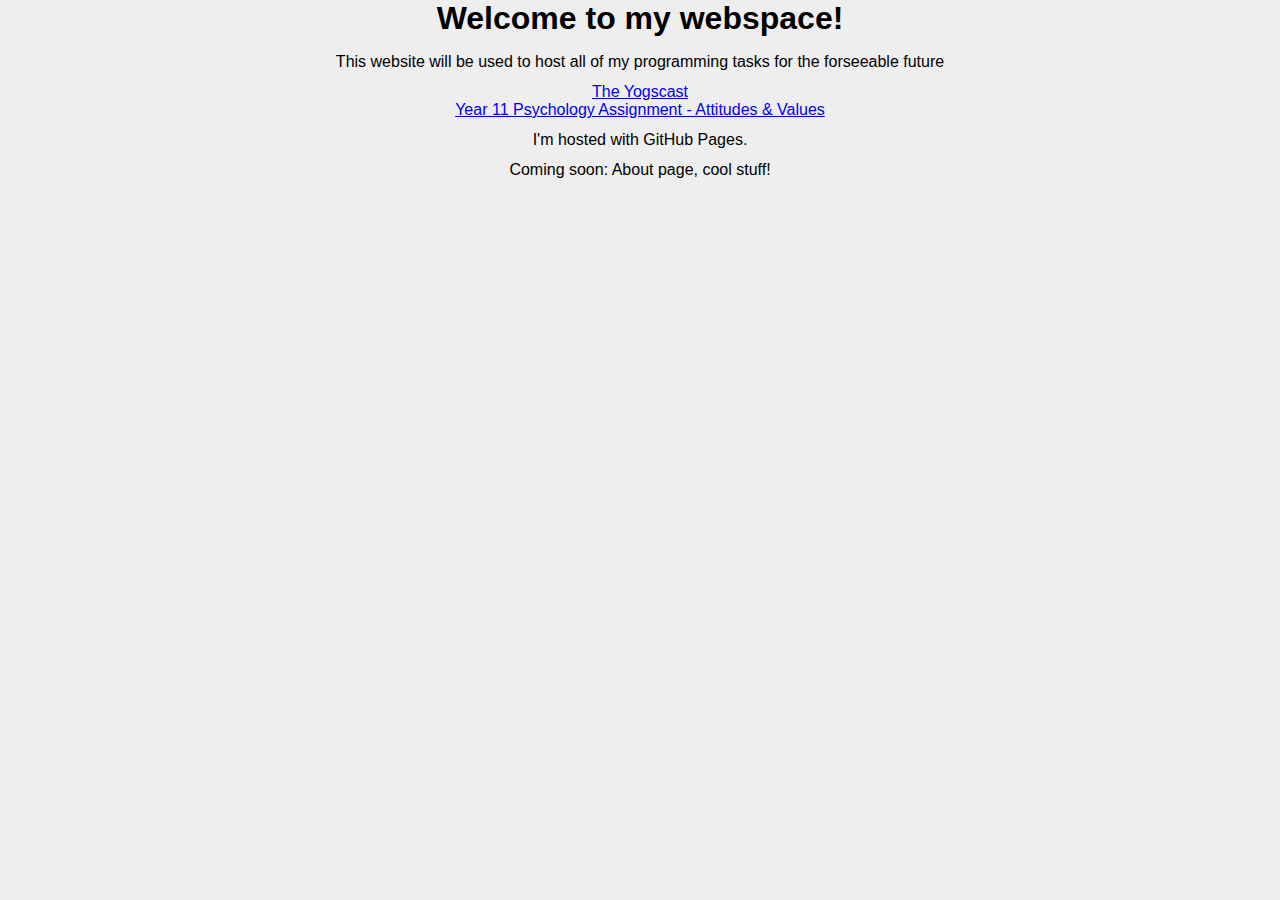
==== index.html @ e233c3de "Corrected structure" ====
<!DOCTYPE html>
<html>
<head>
  <title>Jon-Luke Willemsen</title>
  <meta charset="utf-8">
  <link rel="stylesheet" type="text/css" href="css/style.css">
</head>
<body>
  <h1>Welcome to my webspace!</h1>
<dev>  
	<p>This website will be used to host all of my programming tasks for the forseeable future</p>
  	<ul>
    	<li><a href="/yogscast">The Yogscast</a></li>
    	<li><a href="/attiudesvaluespsychology">
		Year 11 Psychology Assignment - Attitudes &amp; Values</a></li>
  	</ul>
  	<p>I'm hosted with GitHub Pages.</p>                                          
  	<p>Coming soon: About page, cool stuff!</p>
</dev>
</body>
</html>
---- css/style.css ----
* { 
	margin:0;
	padding:0;
	border:0; 
}
body {
	text-align:center;
	font-family:"Open Sans","Calibri",sans-serif;
	background:#eee;
}
h1 {
	margin-bottom:16px;
}
p {
	margin-bottom:12px;
}
ul {
	margin-bottom:12px;
	list-style-type:none;
}
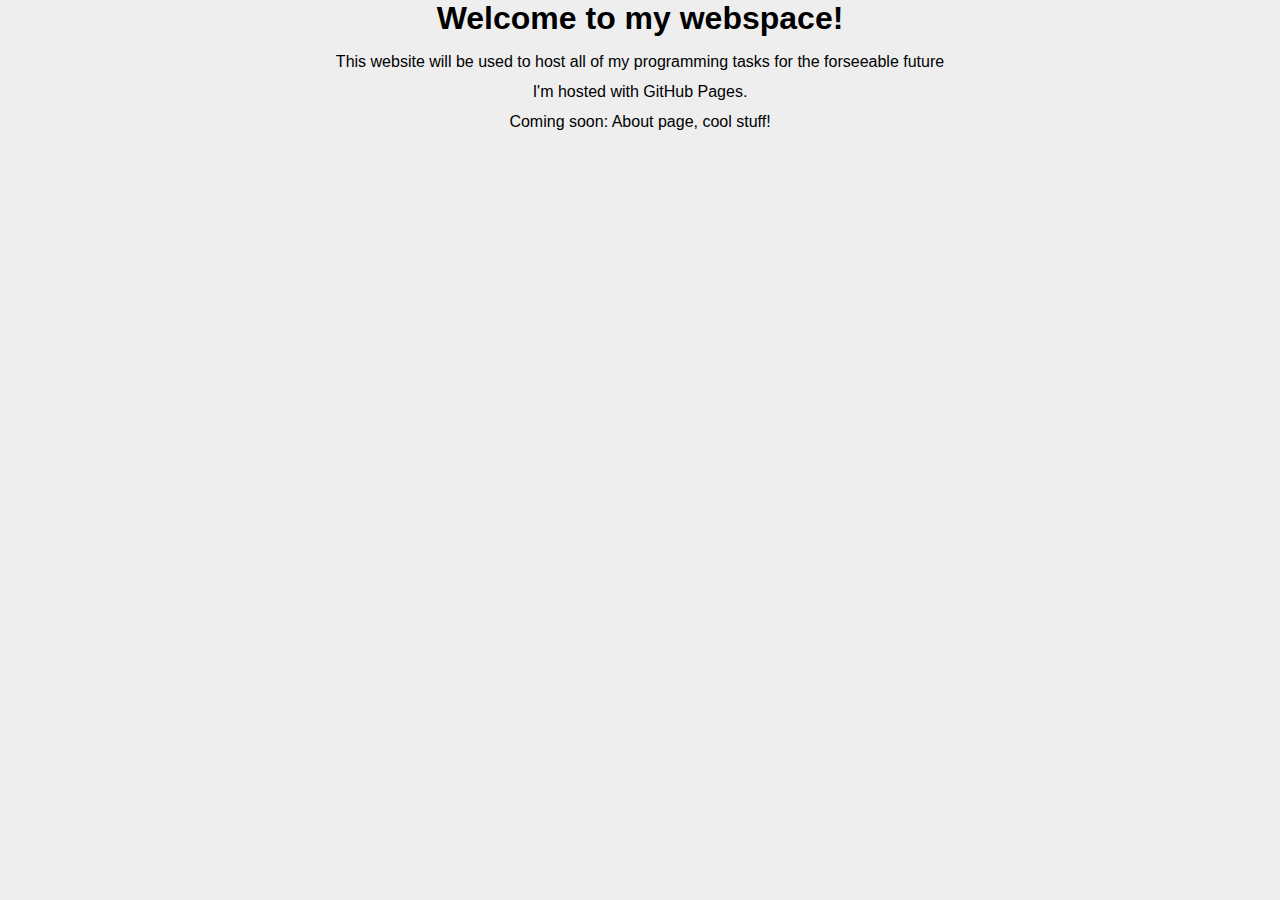
==== commit 6250e112: "Removed links to my other webpages" ====
--- a/index.html
+++ b/index.html
@@ -10,9 +10,8 @@
 <dev>  
 	<p>This website will be used to host all of my programming tasks for the forseeable future</p>
   	<ul>
-    	<li><a href="/yogscast">The Yogscast</a></li>
-    	<li><a href="/attiudesvaluespsychology">
-		Year 11 Psychology Assignment - Attitudes &amp; Values</a></li>
+    	<li></li>
+    	<li></li>
   	</ul>
   	<p>I'm hosted with GitHub Pages.</p>                                          
   	<p>Coming soon: About page, cool stuff!</p>
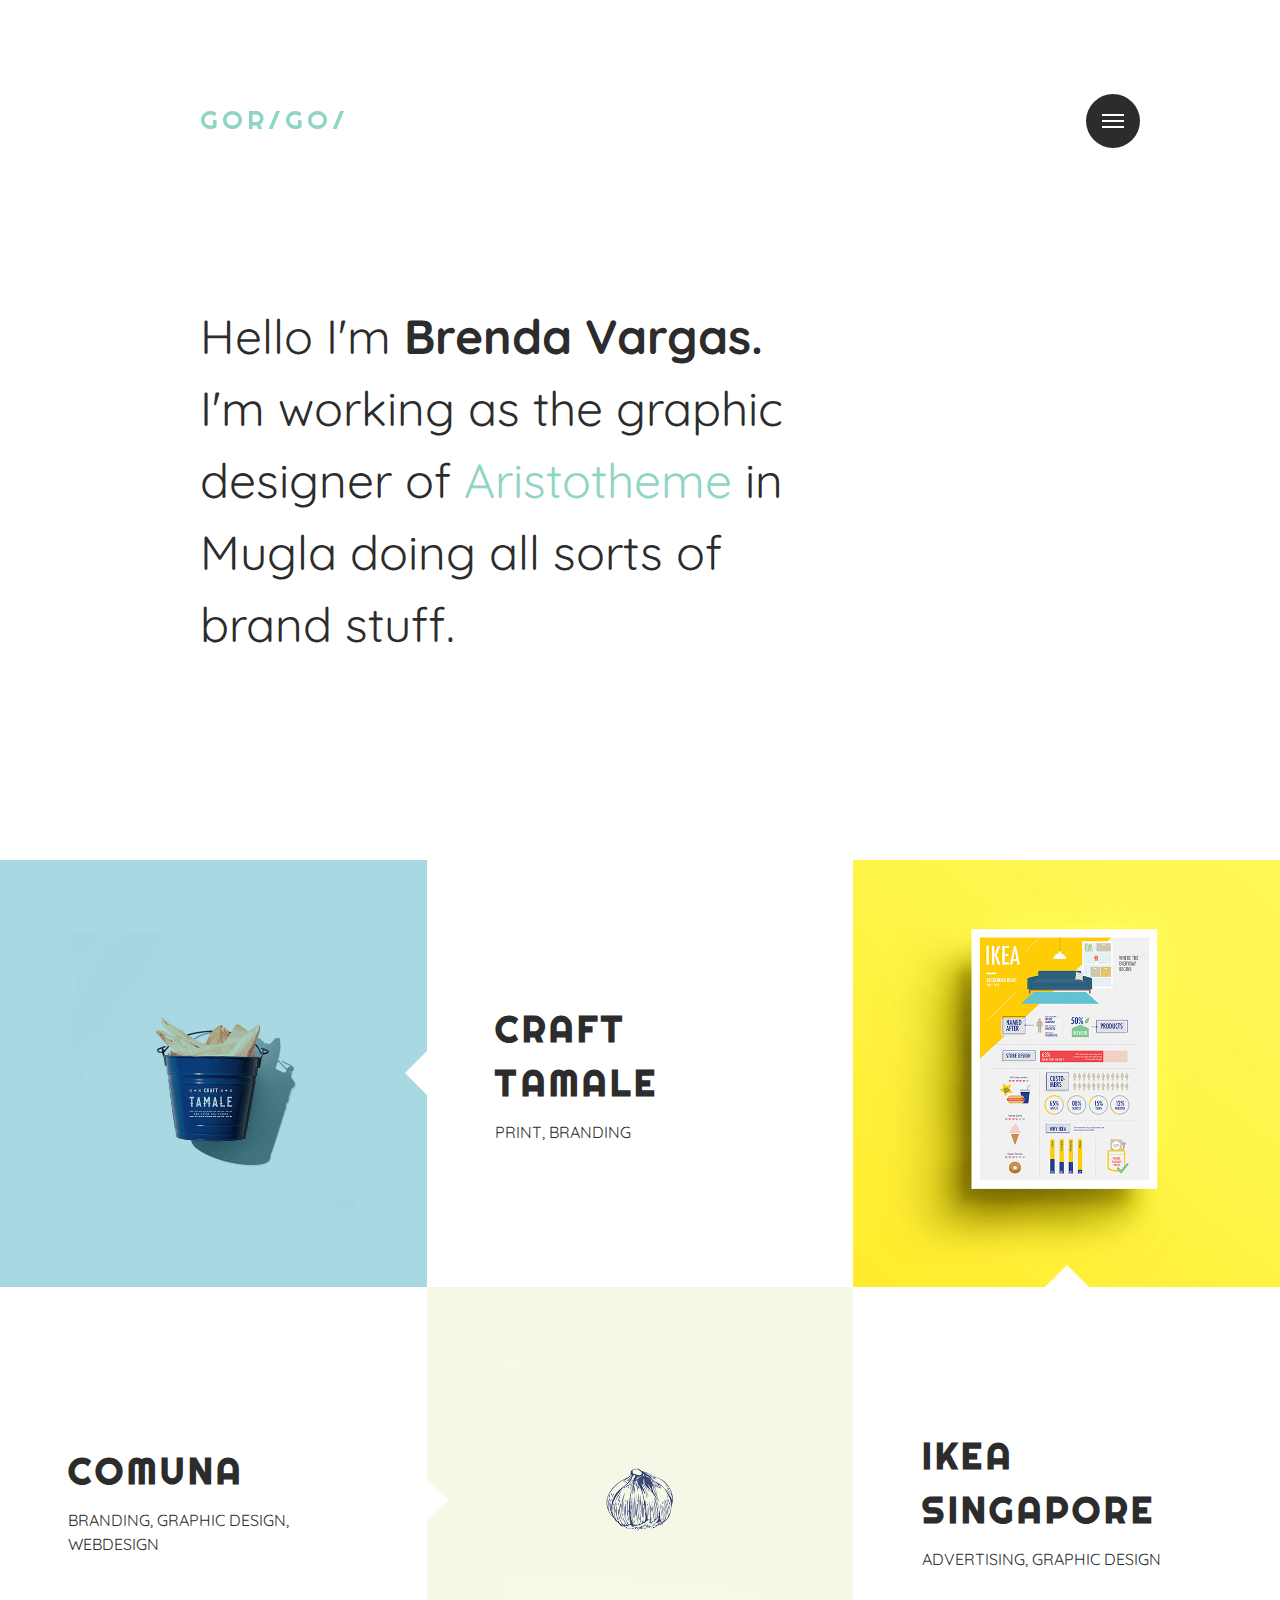
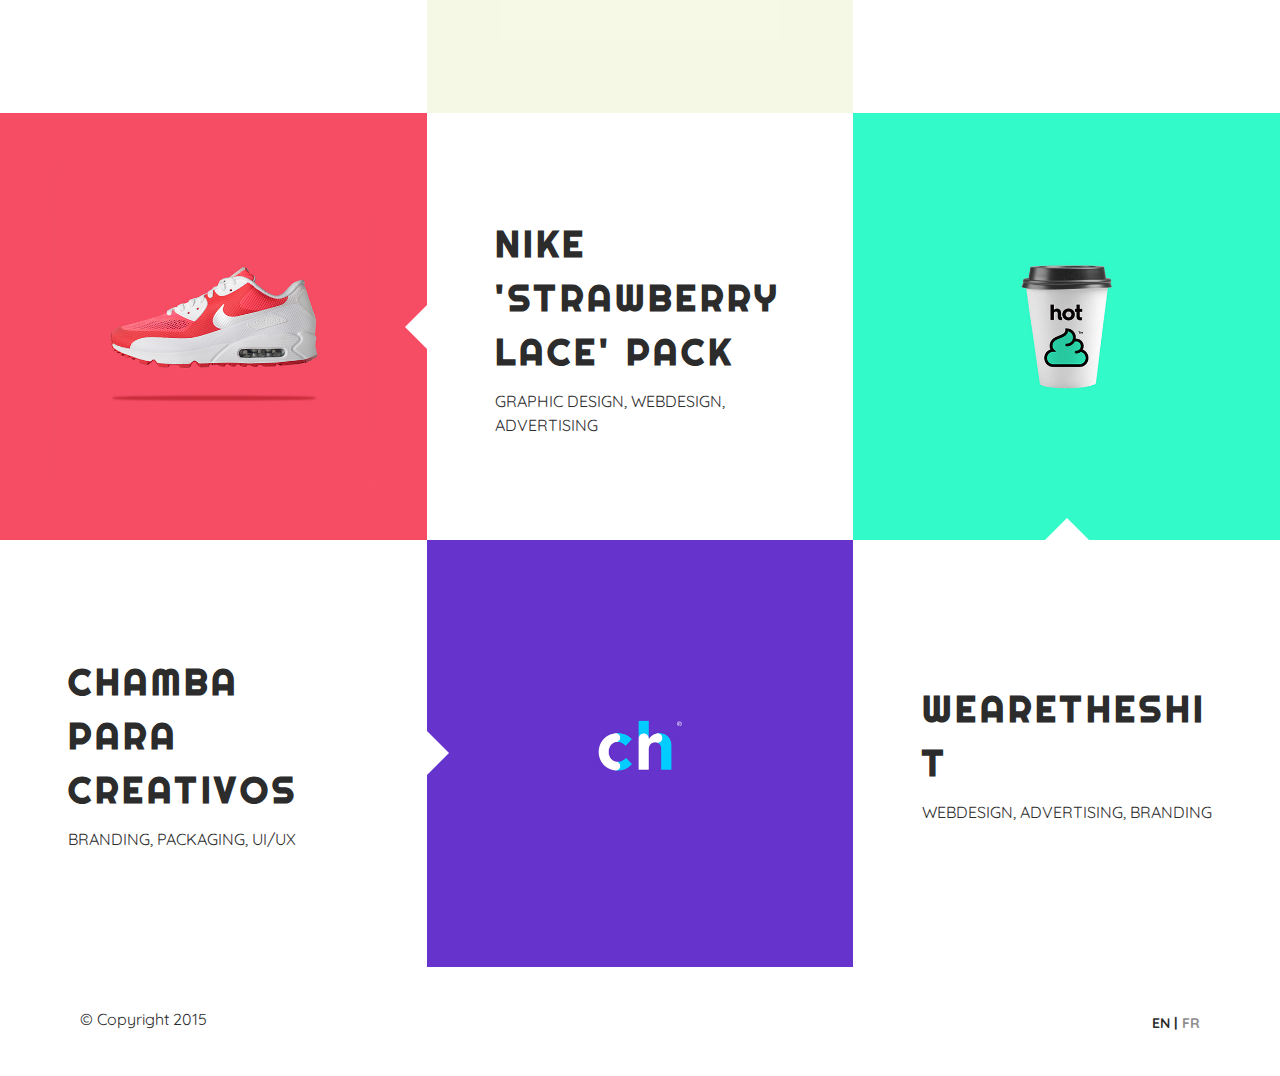
==== commit 1c9946c7: "Added Template" ====
--- a/index.html
+++ b/index.html
@@ -1,20 +1,295 @@
 <!DOCTYPE html>
-<html>
+<html lang="en" class="no-js">
 <head>
-  <title>Jon-Luke Willemsen</title>
-  <meta charset="utf-8">
-  <link rel="stylesheet" type="text/css" href="css/style.css">
+<meta http-equiv="Content-Type" content="text/html; charset=utf-8" >
+    <meta charset="utf-8" />
+    <meta name="viewport" content="width=device-width" />
+    <meta http-equiv="x-ua-compatible" content="ie=edge">
+    <title>GOR/GO/</title>
+ 
+    <link rel="stylesheet" href="style.css" media="screen" />
+   
+
+    <link href='http://fonts.googleapis.com/css?family=Righteous&subset=latin,latin-ext' rel='stylesheet' type='text/css'>
+    <link href='http://fonts.googleapis.com/css?family=Quicksand:300,400,700' rel='stylesheet' type='text/css'>
+
+     <script src="scripts/modernizr.js"></script>
+
 </head>
+
 <body>
-  <h1>Welcome to my webspace!</h1>
-<dev>  
-	<p>This website will be used to host all of my programming tasks for the forseeable future</p>
-  	<ul>
-    	<li></li>
-    	<li></li>
-  	</ul>
-  	<p>I'm hosted with GitHub Pages.</p>                                          
-  	<p>Coming soon: About page, cool stuff!</p>
-</dev>
+
+
+    
+    <a href="#cd-nav" class="cd-nav-trigger">Menu 
+        <span class="cd-nav-icon"></span>
+
+        <svg x="0px" y="0px" width="54px" height="54px" viewBox="0 0 54 54">
+            <circle fill="transparent" stroke="#90D4C5" stroke-width="2" cx="27" cy="27" r="25" stroke-dasharray="157 157" stroke-dashoffset="157"></circle>
+        </svg>
+    </a>
+        
+    <div id="cd-nav" class="cd-nav">
+        <div class="cd-navigation-wrapper">
+            <div class="cd-half-block">
+
+
+                <nav>
+                    <ul class="cd-primary-nav">
+                        <li><a href="index.html" class="selected">Showcase</a></li>
+                        <li><a href="news.html">News</a></li>
+                        <li><a href="profile.html">Profile</a></li>
+                        <li><a href="#">Docs</a></li>
+                        <li><a href="#">Contact</a></li>
+                    </ul>
+                </nav>
+            </div><!-- .cd-half-block -->
+            
+            <div class="cd-half-block">
+                <address>
+                    <ul class="cd-contact-info">
+                        <li><a href="mailto:info@myemail.co">info@myemail.co</a></li>
+                        <li>0244-12345678</li>
+                    </ul>
+                    <ul class="cd-contact-socials">
+                        <li><a href="#0">Instagram</a></li>   
+                        <li><a href="#0">Behance</a></li>   
+                        <li><a href="#0">Dribbble</a></li>    
+                    </ul>
+                </address>
+            </div> <!-- .cd-half-block -->
+        </div> <!-- .cd-navigation-wrapper -->
+    </div> <!-- .cd-nav -->
+
+    <div class="site-container">
+
+        <header class="site-header cf">
+            <div class="site-title"><a href="index.html">GOR/GO/</a></div>
+
+            <div class="cf"></div>
+
+            <div class="site-tagline">
+                <p>Hello  I'm <strong>Brenda Vargas.</strong> I'm working as the graphic designer of <a href="http://aristotheme.com" target="_blank">Aristotheme</a> in Mugla doing all sorts of brand stuff. </p>
+            </div>
+            
+        </header><!-- / .site-header -->
+
+        <section class="site-content">
+            
+            
+            <div class="projects-feed cf">
+
+                <article class="project cf">
+                    <a href="portfolio-item.html" title="Craft Tamale">
+                        <div class="thumb">
+                            <div data-picture data-alt="">
+                                <div data-src="img/portfolio-1.jpg"></div>
+                                
+                                <!--[if (lt IE 9) & (!IEMobile)]>
+                                <div data-src="img/portfolio-1.jpg"></div>
+                                <![endif]-->
+                                
+                                <noscript>
+                                    <img src="img/portfolio-1.jpg" alt="" />
+                                </noscript>
+                            </div>
+                        </div>
+
+                        <div class="project-content-container">
+                            <div class="project-content">
+                                <div class="table">
+                                    <div class="table-cell">
+                                        <h2 class="thumbnail-title">Craft Tamale</h2>
+                                        
+                                        <p class="thumbnail-description">Print, Branding</p>
+                                    </div>
+                                </div>
+                            </div>
+                        </div>
+
+                        <div class="overlay"></div>
+                    </a>
+                </article>
+                <article class="project cf">
+                    <a href="portfolio-item.html" title="IKEA Singapore">
+                        <div class="thumb">
+                            <div data-picture data-alt="">
+                                <div data-src="img/portfolio-2.jpg"></div>
+                                
+                                <!--[if (lt IE 9) & (!IEMobile)]>
+                                <div data-src="img/portfolio-2.jpg"></div>
+                                <![endif]-->
+                                
+                                <noscript>
+                                    <img src="img/portfolio-2.jpg" alt="" />
+                                </noscript>
+                            </div>
+                        </div>
+
+                        <div class="project-content-container">
+                            <div class="project-content">
+                                <div class="table">
+                                    <div class="table-cell">
+                                        <h2 class="thumbnail-title">IKEA Singapore</h2>
+                                        
+                                        <p class="thumbnail-description">Advertising, Graphic Design</p>
+                                    </div>
+                                </div>
+                            </div>
+                        </div>
+
+                        <div class="overlay"></div>
+                    </a>
+                </article>
+                <article class="project cf">
+                    <a href="portfolio-item.html" title="Comuna">
+                        <div class="thumb">
+                            <div data-picture data-alt="">
+                                <div data-src="img/portfolio-3.jpg"></div>
+                                
+                                <!--[if (lt IE 9) & (!IEMobile)]>
+                                <div data-src="img/portfolio-3.jpg"></div>
+                                <![endif]-->
+                                
+                                <noscript>
+                                    <img src="img/portfolio-3.jpg" alt="" />
+                                </noscript>
+                            </div>
+                        </div>
+
+                        <div class="project-content-container">
+                            <div class="project-content">
+                                <div class="table">
+                                    <div class="table-cell">
+                                        <h2 class="thumbnail-title">Comuna</h2>
+                                        
+                                        <p class="thumbnail-description">Branding, Graphic Design, Webdesign</p>
+                                    </div>
+                                </div>
+                            </div>
+                        </div>
+
+                        <div class="overlay"></div>
+                    </a>
+                </article>
+                <article class="project cf">
+                    <a href="portfolio-item.html" title="Nike 'Strawberry Lace' Pack">
+                        <div class="thumb">
+                            <div data-picture data-alt="">
+                                <div data-src="img/portfolio-4.jpg"></div>
+                                
+                                <!--[if (lt IE 9) & (!IEMobile)]>
+                                <div data-src="img/portfolio-4.jpg"></div>
+                                <![endif]-->
+                                
+                                <noscript>
+                                    <img src="img/portfolio-4.jpg" alt="" />
+                                </noscript>
+                            </div>
+                        </div>
+
+                        <div class="project-content-container">
+                            <div class="project-content">
+                                <div class="table">
+                                    <div class="table-cell">
+                                        <h2 class="thumbnail-title">Nike 'Strawberry Lace' Pack</h2>
+                                        
+                                        <p class="thumbnail-description">Graphic Design, Webdesign, Advertising</p>
+                                    </div>
+                                </div>
+                            </div>
+                        </div>
+
+                        <div class="overlay"></div>
+                    </a>
+                </article>
+                <article class="project cf">
+                    <a href="portfolio-item.html" title="Wearetheshit">
+                        <div class="thumb">
+                            <div data-picture data-alt="">
+                                <div data-src="img/portfolio-5.jpg"></div>
+                                
+                                <!--[if (lt IE 9) & (!IEMobile)]>
+                                <div data-src="img/portfolio-5.jpg"></div>
+                                <![endif]-->
+                                
+                                <noscript>
+                                    <img src="img/portfolio-5.jpg" alt="" />
+                                </noscript>
+                            </div>
+                        </div>
+
+                        <div class="project-content-container">
+                            <div class="project-content">
+                                <div class="table">
+                                    <div class="table-cell">
+                                        <h2 class="thumbnail-title">Wearetheshit</h2>
+                                        
+                                        <p class="thumbnail-description">Webdesign, Advertising, Branding</p>
+                                    </div>
+                                </div>
+                            </div>
+                        </div>
+
+                        <div class="overlay"></div>
+                    </a>
+                </article>
+                <article class="project cf">
+                    <a href="portfolio-item.html" title="Chamba para Creativos">
+                        <div class="thumb">
+                            <div data-picture data-alt="">
+                                <div data-src="img/portfolio-6.jpg"></div>
+                                
+                                <!--[if (lt IE 9) & (!IEMobile)]>
+                                <div data-src="img/portfolio-6.jpg"></div>
+                                <![endif]-->
+                                
+                                <noscript>
+                                    <img src="img/portfolio-6.jpg" alt="" />
+                                </noscript>
+                            </div>
+                        </div>
+
+                        <div class="project-content-container">
+                            <div class="project-content">
+                                <div class="table">
+                                    <div class="table-cell">
+                                        <h2 class="thumbnail-title">Chamba para Creativos</h2>
+                                        
+                                        <p class="thumbnail-description">Branding, Packaging, UI/UX</p>
+                                    </div>
+                                </div>
+                            </div>
+                        </div>
+
+                        <div class="overlay"></div>
+                    </a>
+                </article>
+            <!--END .projects-feed-->
+            </div>
+                        
+        <!--END .site-content-->
+        </section>
+
+         <footer class="site-footer cf">
+            <p class="footer-text">© Copyright 2015 </p>
+            <nav class="languages" role="navigation">
+              <ul>
+             
+                <li class="active"><a href="#">EN |</a></li>
+                <li><a href="#">FR</a></li>
+             
+              </ul>
+            </nav> 
+        </footer>
+    <!--END .site-container-->
+    </div>
+
+    <script src="scripts/jquery-2.1.4.min.js"></script>
+    <script src="scripts/jquery.fitvids.js"></script>
+    <script src="scripts/jquery.imagesloaded.min.js"></script>
+    <script src="scripts/main.js"></script>  
+ 
+
 </body>
-</html>
+</html>--- a/style.css
+++ b/style.css
@@ -0,0 +1,1343 @@
+/*
+Template Name: Gorgo
+Author: Levent Usta
+Author URI: http://www.aristotheme.com
+Description: A template by Aristotheme.
+*/
+
+/*=================================*/
+/*  Table of Contents
+/*  - Reset & Clearfix Styles
+/*  - Main Styles
+/*      - Titles
+/*      - Navigation Styles
+/*      - Projects Feed
+/*          - Project Assets
+/*          - Project Content
+/*          - Paginations
+/*  - News
+/*  - Structure
+/*  - Grid
+/*  - Footer Styles
+/*  - Media Queries
+
+
+/*=================================*/
+
+/*=================================*/
+/* Reset & Clearfix Styles
+/*=================================*/
+
+html, body, div, span, applet, object, iframe, h1, h2, h3, h4, h5, h6, p, blockquote, pre, a, abbr, acronym, address, big, cite, code, del, dfn, em, font, img, ins, kbd, q, s, samp, small, strike, strong, sub, sup, tt, var, b, u, i, center, dl, dt, dd, ol, ul, li, fieldset, form, label, legend, table, caption, tbody, tfoot, thead, tr, th, td { margin: 0; padding: 0; border: 0; outline: 0; font-size: 100%; vertical-align: baseline; background: transparent; } body { line-height: 1; } ol, ul { list-style: none; } blockquote, q { quotes: none; } blockquote:before, blockquote:after, q:before, q:after { content: ''; content: none; } :focus { outline: 0; } ins { text-decoration: none; } del { text-decoration: line-through; } table { border-collapse: collapse; border-spacing: 0; }
+
+.cf:before, .cf:after { content: " "; display: table; } .cf:after { clear: both; }
+
+/*=================================*/
+/* Main Styles
+/*=================================*/
+
+* { box-sizing: border-box; }
+html {
+    font-family: sans-serif; /* 1 */
+    -ms-text-size-adjust: 100%; /* 2 */
+    -webkit-text-size-adjust: 100%; /* 2 */
+}
+body {
+    background: #FFFFFF;
+    color: #2c2c2c;
+    font-family: 'quicksand', Arial, sans-serif;
+    font-size: 18px;
+    line-height: 1.65;
+    opacity: 0;
+    overflow-x: hidden;
+    transition: opacity 0.25s ease-in 0.1s;
+    word-wrap: break-word;
+    -webkit-text-size-adjust: none;
+}
+body.loaded,
+.no-js body {
+    opacity: 1;
+}
+a, a:visited {
+    color: #90D4C5;
+    text-decoration: none;
+    transition: color 0.1s ease-in-out;
+}
+a:hover, a:active {
+    color: #2c2c2c;
+    text-decoration: none;
+}
+
+h1,h2,h3 {
+    font-weight: bold;
+    line-height: 1.5;
+}
+h1 {
+    font-size: 2.2rem;
+    letter-spacing: -1px;
+    margin: 0 0 40px;
+}
+
+h2 {
+    font-size: 1.8rem;
+    margin: 0;
+}
+
+h3 {
+    font-size: 1.4rem;
+}
+
+h4 {
+    font-size: 1.2rem;
+}
+
+h5 {
+    font-size: 1rem;
+}
+
+h6 {
+    font-size: .8rem;
+}
+
+h3,
+h4,
+h5,
+h6 {
+    text-transform: uppercase;
+    margin: 0 0 10px;
+}
+h4,
+h5,
+h6 {
+   font-weight: normal;
+}
+p,li {
+    font-weight: 400;
+    font-size: 1.2rem;
+    line-height: 1.5;
+    margin: 0 0 20px;
+}
+small {
+    font-weight: 300;
+    font-size: 1rem;
+    color: #747474
+}
+img {
+    height: auto;
+    max-width: 100%;
+    vertical-align: bottom;
+}
+
+hr{
+    border: 0;
+    height: 4px;
+    margin: 40px 0;
+    background: #000;
+}
+
+pre,
+code,
+samp {
+    font-family: "quicksand", Consolas, monospace;
+    font-size: inherit;
+}
+
+pre,
+code {
+    background-color: #eee;
+    border-radius: 3px;
+}
+
+pre {
+    margin-top: 0;
+    margin-bottom: 1rem;
+    overflow-x: scroll;
+    padding: 1rem;
+}
+
+.example {
+  border-bottom-left-radius: 0;
+  border-bottom-right-radius: 0;
+  background-color: #fafafa;
+  position: relative;
+  padding: 2rem 1rem;
+}
+
+.example-title {
+  position: absolute;
+  top: 0;
+  right: 0;
+  background-color: #eee;
+  padding: 0 1rem;
+  border-top-right-radius: 3px;
+  border-bottom-left-radius: 3px;
+}
+.example + pre {
+  border-top-left-radius: 0;
+  border-top-right-radius: 0;
+  /*border: 1px solid #ccc;*/
+  /*border-top: 0;*/
+}
+pre {
+  margin-bottom: 2rem;
+}
+
+/*===== Titles =====*/
+.site-title {
+    font-family: 'Righteous',helvetica,sans-serif;
+    font-size: 26px;
+    color: #90D4C5;
+    line-height: 1.5em;
+    position: relative;
+    z-index: 12;
+    letter-spacing: 4px;
+    margin-bottom: 120px;
+}
+.site-title a {
+    position: fixed;
+}
+.site-title a,
+.site-title a:visited { color: #90D4C5; }
+.site-title a:hover,
+.site-title a:active {
+    color: #90D4C5;
+    opacity: 0.8;
+}
+.site-title div { display: inline; }
+.site-tagline {
+    clear: both;
+    margin-bottom: 40px;
+    width: 100%;
+}
+.site-tagline p {
+    color: #2c2c2c;
+    font-size: 21px;
+    text-align: left;
+    width: 90%;
+}
+.site-tagline a,
+.site-tagline a:visited { color: #90D4C5; }
+.site-tagline a:hover {
+    color: #2c2c2c;
+}
+/*=================================*/
+/* Language Styles
+/*=================================*/
+.languages {
+    position: relative;
+    z-index: 1;
+    float: right;
+    -webkit-transition: -webkit-transform 0.5s;
+    -moz-transition: -moz-transform 0.5s;
+    transition: transform 0.5s;
+}
+.languages ul {
+    list-style: none;
+    margin: 0;
+    padding: 0;
+}
+.languages ul li {
+    display: inline-block;
+    margin: 0;
+}
+.languages ul li a {
+    color: #8e8e8e;
+    font-weight: bold;
+    font-size: 14px;
+    line-height: 14px;
+}
+.languages ul li a:hover {
+    color: #90D4C5; 
+}
+
+.languages ul li.active a {
+    color: #2c2c2c;
+}
+/*=================================*/
+/* Navigation Styles
+/*=================================*/
+.cd-nav-trigger {
+    position: fixed;
+    z-index: 999;
+    right: 20px;
+    top: 34px;
+    height: 54px;
+    width: 54px;
+    background-color: #2c2c2c;
+    border-radius: 50%;
+    /* image replacement */
+    overflow: hidden;
+    text-indent: 100%;
+    white-space: nowrap;
+    -webkit-transition: -webkit-transform 0.5s;
+    -moz-transition: -moz-transform 0.5s;
+    transition: transform 0.5s;
+}
+.cd-nav-trigger .cd-nav-icon {
+    /* icon created in CSS */
+    position: absolute;
+    z-index: 12;
+    left: 50%;
+    top: 50%;
+    bottom: auto;
+    right: auto;
+    -webkit-transform: translateX(-50%) translateY(-50%);
+    -moz-transform: translateX(-50%) translateY(-50%);
+    -ms-transform: translateX(-50%) translateY(-50%);
+    -o-transform: translateX(-50%) translateY(-50%);
+    transform: translateX(-50%) translateY(-50%);
+    width: 22px;
+    height: 2px;
+    background-color: #ffffff;
+}
+.cd-nav-trigger .cd-nav-icon::before, .cd-nav-trigger .cd-nav-icon:after {
+    /* upper and lower lines of the menu icon */
+    content: '';
+    position: absolute;
+    top: 0;
+    right: 0;
+    width: 100%;
+    height: 100%;
+    background-color: inherit;
+    /* Force Hardware Acceleration in WebKit */
+    -webkit-transform: translateZ(0);
+    -moz-transform: translateZ(0);
+    -ms-transform: translateZ(0);
+    -o-transform: translateZ(0);
+    transform: translateZ(0);
+    -webkit-backface-visibility: hidden;
+    backface-visibility: hidden;
+    -webkit-transition: -webkit-transform 0.5s, width 0.5s, top 0.3s;
+    -moz-transition: -moz-transform 0.5s, width 0.5s, top 0.3s;
+    transition: transform 0.5s, width 0.5s, top 0.3s;
+}
+.cd-nav-trigger .cd-nav-icon::before {
+    -webkit-transform-origin: right top;
+    -moz-transform-origin: right top;
+    -ms-transform-origin: right top;
+    -o-transform-origin: right top;
+    transform-origin: right top;
+    -webkit-transform: translateY(-6px);
+    -moz-transform: translateY(-6px);
+    -ms-transform: translateY(-6px);
+    -o-transform: translateY(-6px);
+    transform: translateY(-6px);
+}
+.cd-nav-trigger .cd-nav-icon::after {
+    -webkit-transform-origin: right bottom;
+    -moz-transform-origin: right bottom;
+    -ms-transform-origin: right bottom;
+    -o-transform-origin: right bottom;
+    transform-origin: right bottom;
+    -webkit-transform: translateY(6px);
+    -moz-transform: translateY(6px);
+    -ms-transform: translateY(6px);
+    -o-transform: translateY(6px);
+    transform: translateY(6px);
+}
+.no-touch .cd-nav-trigger:hover .cd-nav-icon::after {
+    top: 2px;
+}
+.no-touch .cd-nav-trigger:hover .cd-nav-icon::before {
+    top: -2px;
+}
+.cd-nav-trigger svg {
+    position: absolute;
+    top: 0;
+    left: 0;
+}
+.cd-nav-trigger circle {
+    /* circle border animation */
+    -webkit-transition: stroke-dashoffset 0.4s 0s;
+    -moz-transition: stroke-dashoffset 0.4s 0s;
+    transition: stroke-dashoffset 0.4s 0s;
+}
+.navigation-is-open .cd-nav-trigger {
+    /* rotate trigger when navigation becomes visible */
+    -webkit-transform: rotate(180deg);
+    -moz-transform: rotate(180deg);
+    -ms-transform: rotate(180deg);
+    -o-transform: rotate(180deg);
+    transform: rotate(180deg);
+}
+.navigation-is-open .cd-nav-trigger .cd-nav-icon::after,
+.navigation-is-open .cd-nav-trigger .cd-nav-icon::before {
+    /* animate arrow --> from hamburger to arrow */
+    width: 50%;
+    -webkit-transition: -webkit-transform 0.5s, width 0.5s;
+    -moz-transition: -moz-transform 0.5s, width 0.5s;
+    transition: transform 0.5s, width 0.5s;
+}
+.navigation-is-open .cd-nav-trigger .cd-nav-icon::before {
+    -webkit-transform: rotate(45deg);
+    -moz-transform: rotate(45deg);
+    -ms-transform: rotate(45deg);
+    -o-transform: rotate(45deg);
+    transform: rotate(45deg);
+}
+.navigation-is-open .cd-nav-trigger .cd-nav-icon::after {
+    -webkit-transform: rotate(-45deg);
+    -moz-transform: rotate(-45deg);
+    -ms-transform: rotate(-45deg);
+    -o-transform: rotate(-45deg);
+    transform: rotate(-45deg);
+}
+.no-touch .navigation-is-open .cd-nav-trigger:hover .cd-nav-icon::after, .no-touch .navigation-is-open .cd-nav-trigger:hover .cd-nav-icon::before {
+    top: 0;
+}
+.navigation-is-open .cd-nav-trigger circle {
+    stroke-dashoffset: 0;
+    -webkit-transition: stroke-dashoffset 0.4s 0.3s;
+    -moz-transition: stroke-dashoffset 0.4s 0.3s;
+    transition: stroke-dashoffset 0.4s 0.3s;
+}
+.cd-nav {
+    position: fixed;
+    z-index: 12;
+    top: 0;
+    left: 0;
+    height: 100%;
+    width: 100%;
+    background-color: #2c2c2c;
+    visibility: hidden;
+    -webkit-transition: visibility 0s 0.7s;
+    -moz-transition: visibility 0s 0.7s;
+    transition: visibility 0s 0.7s;
+}
+.cd-nav .cd-navigation-wrapper {
+    /* all navigation content */
+    padding: 20px;
+    height: 100%;
+    overflow-y: auto;
+    -webkit-overflow-scrolling: touch;
+   
+    /* Force Hardware Acceleration in WebKit */
+    -webkit-transform: translateZ(0);
+    -moz-transform: translateZ(0);
+    -ms-transform: translateZ(0);
+    -o-transform: translateZ(0);
+    transform: translateZ(0);
+    -webkit-backface-visibility: hidden;
+    backface-visibility: hidden;
+    -webkit-transform: translateX(-50%);
+    -moz-transform: translateX(-50%);
+    -ms-transform: translateX(-50%);
+    -o-transform: translateX(-50%);
+    transform: translateX(-50%);
+    -webkit-transition: -webkit-transform 0.7s;
+    -moz-transition: -moz-transform 0.7s;
+    transition: transform 0.7s;
+    -webkit-transition-timing-function: cubic-bezier(0.86, 0.01, 0.77, 0.78);
+    -moz-transition-timing-function: cubic-bezier(0.86, 0.01, 0.77, 0.78);
+    transition-timing-function: cubic-bezier(0.86, 0.01, 0.77, 0.78);
+}
+.navigation-is-open .cd-nav {
+    visibility: visible;
+    -webkit-transition: visibility 0s 0s;
+    -moz-transition: visibility 0s 0s;
+    transition: visibility 0s 0s;
+}
+.navigation-is-open .cd-nav .cd-navigation-wrapper {
+    -webkit-transform: translateX(0);
+    -moz-transform: translateX(0);
+    -ms-transform: translateX(0);
+    -o-transform: translateX(0);
+    transform: translateX(0);
+    -webkit-transition: -webkit-transform 0.5s;
+    -moz-transition: -moz-transform 0.5s;
+    transition: transform 0.5s;
+    -webkit-transition-timing-function: cubic-bezier(0.82, 0.01, 0.77, 0.78);
+    -moz-transition-timing-function: cubic-bezier(0.82, 0.01, 0.77, 0.78);
+    transition-timing-function: cubic-bezier(0.82, 0.01, 0.77, 0.78);
+}
+ 
+.cd-nav .cd-primary-nav {
+    margin-top: 90px;
+}
+.cd-nav .cd-primary-nav a {
+    font-size: 21px;
+    display: inline-block;
+}
+.cd-nav .cd-primary-nav a.selected {
+    color: #ffffff;
+}
+.no-touch .cd-nav .cd-primary-nav a:hover {
+    color: #ffffff;
+}
+.cd-nav .cd-contact-info {
+    margin-top: 20px;
+    margin-bottom: 20px;
+}
+.cd-nav .cd-contact-info li {
+    margin-bottom: 0.5em;
+    line-height: 1.2;
+    color: rgba(255, 255, 255, 0.3);
+}
+.cd-nav .cd-contact-info a {
+    color: #ffffff;
+    color: rgba(255, 255, 255, 0.3);
+}
+.cd-nav .cd-contact-info a:hover {
+    color: #ffffff;
+    color: rgba(255, 255, 255, 1);
+}
+.cd-nav .cd-contact-info span {
+    display: block;
+}
+.cd-nav .cd-contact-info li, 
+.cd-nav .cd-contact-info a, 
+.cd-nav .cd-contact-info span {
+    font-size: 18px;
+}
+
+.cd-nav .cd-contact-socials li {
+    line-height: 1.8;
+}
+.cd-nav .cd-contact-socials a {
+    color: rgba(255, 255, 255, 0.3);
+    text-transform: uppercase;
+    letter-spacing: 2px;
+    font-size: 16px
+}
+.cd-nav .cd-contact-socials a:hover {
+    color: #fff;
+}
+.no-js main {
+    height: auto;
+    overflow: visible;
+}
+
+.no-js .cd-nav {
+    position: static;
+    visibility: visible;
+}
+.no-js .cd-nav .cd-navigation-wrapper {
+    height: auto;
+    overflow: visible;
+    padding: 100px 5%;
+    -webkit-transform: translateX(0);
+    -moz-transform: translateX(0);
+    -ms-transform: translateX(0);
+    -o-transform: translateX(0);
+    transform: translateX(0);
+}
+/*===== Projects Feed =====*/
+.projects-feed {
+    clear: both;
+}
+.projects-feed .project {
+    background: #fff;
+    opacity: 0;
+    overflow: hidden;
+    position: relative;
+    transition: opacity 0.25s ease-in 0.1s;
+    width: 100%;
+}
+.no-js .projects-feed .project,
+.projects-feed .loaded {
+    opacity: 1;
+}
+.projects-feed .project .overlay {
+    background: #ffffff;
+    background: rgba(255, 255, 255, 0.6);
+    height: 100%;
+    opacity: 0;
+    position: absolute;
+    top: 0; right: 0; bottom: 0; left: 0;
+    -webkit-transition: opacity 0.15s ease-in-out;
+    transition: opacity 0.15s ease-in-out;
+    width: 100%;
+}
+.no-touch .projects-feed .project a:hover .overlay {
+    opacity: 1;
+}
+.projects-feed .project-content-container {
+    position: relative;
+    width: 100%;
+    padding-bottom: 100%;
+}
+.projects-feed .project-content-container::before {
+    border-left: 22px solid transparent;
+    border-right: 22px solid transparent;
+    border-bottom: 22px solid #fff;
+    content: '';
+    display: block;
+    height: 0;
+    margin: auto;
+    position: absolute;
+    top: -22px; left: 0; right: 0;
+    width: 0;
+}
+.projects-feed .project-content {
+    position: absolute;
+    top: 0; right: 0; bottom: 0; left: 0;
+    padding: 20px;
+}
+.table {
+    display: table;
+    height: 100%;
+    width: 100%;
+}
+.table-cell {
+    display: table-cell;
+    height: 100%;
+    width: 100%;
+    vertical-align: middle;
+}
+.thumbnail-title {
+    color: #2c2c2c;
+    font-family: 'Righteous',helvetica,sans-serif;
+    font-size: 21px;
+    margin: 0 auto 10px auto;
+    text-align: left;
+    letter-spacing: 4px;
+    text-transform:uppercase;
+    max-width: 360px;
+    width: 75%;
+    word-wrap: break-word;
+}
+.thumbnail-description {
+    color: #2c2c2c;
+    font-family: 'quicksand', Arial, sans-serif;
+    font-size: 16px;
+    margin: 0 auto;
+    max-height: 5em;
+    max-width: 360px;
+    text-align: left;
+    width: 75%;
+    text-transform: uppercase;
+}
+/*===== Project Assets =====*/
+.thumb img {
+    width: 100%;
+    height: auto;
+}
+div.image,
+div.audio,
+div.video {
+    text-align: center;
+    transition: opacity 0.25s ease-in 0.1s;
+}
+.no-js div.image,
+.no-js div.audio,
+.no-js div.video,
+div.loaded { opacity: 1; }
+div.image img { width: 100%; }
+ 
+.view {
+    cursor: -webkit-zoom-in;
+    cursor: -moz-zoom-in;
+}
+/*===== Project Content =====*/
+.project-meta {
+    font-family: 'quicksand', Arial, sans-serif;
+    font-size: 14px;
+    color: #BBBBBB;
+    margin-top: 28px;
+}
+.project-meta > span::before {
+    content: "\002F";
+    margin: 0 5px 0 3px;
+}
+.project-meta > span:first-child::before { content: none; }
+.project-meta a,
+.project-meta a:visited {
+    color: #BBBBBB;
+    transition: opacity 0.2s ease-in-out;
+}
+.project-meta a:hover { color: #90D4C5; }
+.project-meta .tags { margin-top: 17px; }
+.project-meta .tags a { margin-left: 10px; }
+.project-meta .tags a:first-child { margin-left: 0; }
+
+/*===== Paginations =====*/
+nav[role="navigation"] {
+  text-align: center;
+}
+
+.cd-pagination {
+  margin: 2em auto 2em;
+  text-align: center;
+}
+.cd-pagination li {
+  /* hide numbers on small devices */
+  display: none;
+  margin: 0 .2em;
+}
+.cd-pagination li.button {
+  /* make sure prev next buttons are visible */
+  display: inline-block;
+}
+.cd-pagination a, .cd-pagination span {
+  display: inline-block;
+  -webkit-user-select: none;
+  -moz-user-select: none;
+  -ms-user-select: none;
+  user-select: none;
+  /* use padding and font-size to change buttons size */
+  padding: .6em .8em;
+  font-size: 18p
+  x;
+
+}
+.cd-pagination a {
+  border: 1px solid #e6e6e6;
+}
+.no-touch .cd-pagination a:hover {
+  background-color: #f2f2f2;
+}
+.cd-pagination a:active {
+  /* click effect */
+  -webkit-transform: scale(0.9);
+  -moz-transform: scale(0.9);
+  -ms-transform: scale(0.9);
+  -o-transform: scale(0.9);
+  transform: scale(0.9);
+}
+.cd-pagination a.disabled {
+  /* button disabled */
+  color: rgba(46, 64, 87, 0.4);
+  pointer-events: none;
+}
+.cd-pagination a.disabled::before, .cd-pagination a.disabled::after {
+  opacity: .4;
+}
+.cd-pagination .button:first-of-type a::before {
+  content: '\00ab  ';
+}
+.cd-pagination .button:last-of-type a::after {
+  content: ' \00bb';
+}
+.cd-pagination .current {
+  /* selected number */
+  background-color: #90D4C5;
+  border-color: #90D4C5;
+  color: #ffffff;
+  pointer-events: none;
+}
+@media only screen and (min-width: 768px) {
+  .cd-pagination li {
+    display: inline-block;
+  }
+}
+@media only screen and (min-width: 1170px) {
+  .cd-pagination {
+    margin: 4em auto 4em;
+  }
+}
+
+.cd-pagination.custom-icons .button a {
+  position: relative;
+
+}
+.cd-pagination.custom-icons .button:first-of-type a {
+  padding-left: 2.4em;
+}
+.cd-pagination.custom-icons .button:last-of-type a {
+  padding-right: 2.4em;
+}
+.cd-pagination.custom-icons .button:first-of-type a::before,
+.cd-pagination.custom-icons .button:last-of-type a::after {
+  content: '';
+  position: absolute;
+  display: inline-block;
+  /* set size for custom icons */
+  width: 16px;
+  height: 16px;
+  top: 50%;
+  /* set margin-top = icon height/2 */
+  margin-top: -8px;
+  background: transparent url("img/cd-icon-arrow.svg") no-repeat center center;
+}
+
+.cd-pagination.custom-icons .button-main a {
+  background: transparent url("img/portfolio-icon.svg") no-repeat center center;
+}
+
+.cd-pagination.custom-icons .button-main a:hover {
+  background: transparent url("img/portfolio-icon.svg") no-repeat center center;
+  border:1px solid #2c2c2c;
+  -webkit-transition: border 1s;
+  -moz-transition: border 1s;
+  transition: border 1s;
+}
+
+.cd-pagination.custom-icons .button:first-of-type a::before {
+  left: .8em;
+}
+.cd-pagination.custom-icons .button:last-of-type a::after {
+  right: .8em;
+  -webkit-transform: rotate(180deg);
+  -moz-transform: rotate(180deg);
+  -ms-transform: rotate(180deg);
+  -o-transform: rotate(180deg);
+  transform: rotate(180deg);
+}
+
+.cd-pagination.animated-buttons a, 
+.cd-pagination.animated-buttons span {
+  padding: 0 1.4em;
+  height: 50px;
+  line-height: 50px;
+  overflow: hidden;
+}
+.cd-pagination.animated-buttons .button a {
+  position: relative;
+  padding: 0 2em;
+}
+.cd-pagination.animated-buttons .button:first-of-type a::before,
+.cd-pagination.animated-buttons .button:last-of-type a::after {
+  left: 50%;
+  -webkit-transform: translateX(-50%);
+  -moz-transform: translateX(-50%);
+  -ms-transform: translateX(-50%);
+  -o-transform: translateX(-50%);
+  transform: translateX(-50%);
+  right: auto;
+  -webkit-transition: -webkit-transform 0.3s;
+  -moz-transition: -moz-transform 0.3s;
+  transition: transform 0.3s;
+}
+.cd-pagination.animated-buttons .button:last-of-type a::after {
+  -webkit-transform: translateX(-50%) rotate(180deg);
+  -moz-transform: translateX(-50%) rotate(180deg);
+  -ms-transform: translateX(-50%) rotate(180deg);
+  -o-transform: translateX(-50%) rotate(180deg);
+  transform: translateX(-50%) rotate(180deg);
+}
+.cd-pagination.animated-buttons i {
+  display: block;
+  height: 100%;
+  -webkit-transform: translateY(100%);
+  -moz-transform: translateY(100%);
+  -ms-transform: translateY(100%);
+  -o-transform: translateY(100%);
+  transform: translateY(100%);
+  -webkit-transition: -webkit-transform 0.3s;
+  -moz-transition: -moz-transform 0.3s;
+  transition: transform 0.3s;
+  font-style: normal;
+
+}
+
+.no-touch .cd-pagination.animated-buttons .button a:hover i {
+  -webkit-transform: translateY(0);
+  -moz-transform: translateY(0);
+  -ms-transform: translateY(0);
+  -o-transform: translateY(0);
+  transform: translateY(0);
+}
+
+.no-touch .cd-pagination.animated-buttons .button:first-of-type a:hover::before {
+  -webkit-transform: translateX(-50%) translateY(-50px);
+  -moz-transform: translateX(-50%) translateY(-50px);
+  -ms-transform: translateX(-50%) translateY(-50px);
+  -o-transform: translateX(-50%) translateY(-50px);
+  transform: translateX(-50%) translateY(-50px);
+}
+
+.no-touch .cd-pagination.animated-buttons .button:last-of-type a:hover::after {
+  -webkit-transform: translateX(-50%) rotate(180deg) translateY(50px);
+  -moz-transform: translateX(-50%) rotate(180deg) translateY(50px);
+  -ms-transform: translateX(-50%) rotate(180deg) translateY(50px);
+  -o-transform: translateX(-50%) rotate(180deg) translateY(50px);
+  transform: translateX(-50%) rotate(180deg) translateY(50px);
+}
+
+
+/*===== News =====*/
+.news .blog_item:nth-child(odd) {  background: #90D4C5; }
+.news .blog_item:nth-child(even) {  background: #fafbfb; }
+.blog_item {
+    padding: 80px 50px;
+    position: relative;
+    transition: all 0.5s;
+    cursor: pointer;
+}
+.blog_item h1, .blog_item h5 {
+    transition: all 0.5s;
+}
+.blog_item h5 {
+    font-size: 0.7em;
+}
+.blog_item .abs_bg {
+    display: block;
+    z-index: 1;
+    position: absolute;
+    left: 0;
+    top: 0;
+    width: 100%;
+    height: 100%;
+    background-size: cover;
+    transition: all 0.5s;
+    -ms-filter: "progid:DXImageTransform.Microsoft.Alpha(Opacity=0)";
+    filter: alpha(opacity=0);
+    -moz-opacity: 0;
+    -khtml-opacity: 0;
+    opacity: 0;
+}
+.blog_item .blog_item_inner {
+    z-index: 2;
+    position: relative;
+}
+.blog_item .full_link {
+    z-index: 3;
+    position: absolute;
+    width: 100%;
+    height: 100%;
+    top:0;
+    left:0;
+}
+.blog_item:hover {
+    color: #fff;
+    background: #000;
+}
+.blog_item:hover h1, .blog_item:hover h5 {
+    color: #fff;
+}
+.blog_item:hover .abs_bg {
+    -ms-filter: "progid:DXImageTransform.Microsoft.Alpha(Opacity=50)";
+    filter: alpha(opacity=50);
+    -moz-opacity: 0.5;
+    -khtml-opacity: 0.5;
+    opacity: 0.5;
+}
+.blog_item h1 {
+    overflow: hidden;
+    width: 100%;
+    font-size: 1.4rem;
+}
+#blog .blog_item h1 {
+    overflow: hidden;
+}
+/*===== Footer =====*/
+.site-footer { padding: 40px 200px;}
+
+/*=================================*/
+/* Structure
+/*=================================*/
+
+.site-container {
+    margin: 0 auto;
+}
+.site-header,
+.page-desc {
+    padding: 40px 20px;
+    width: 100%;
+}
+
+.page-desc img {
+    margin:40px 0;
+}
+.page-desc ul {
+  margin: 60px 0;
+}
+.page-desc  li {
+  list-style-type: disc;
+  margin-left: 60px;
+}
+.row {
+    margin-top: 40px;
+}
+.site-content {
+    clear: both;
+}
+.site-content figure{
+    margin:0;
+    padding: 0;
+}
+.site-footer { padding: 40px 20px; }
+.right {
+    float: right;
+    margin: 0px 0px 40px 40px ;
+}
+.left {
+    float: left;
+    margin: 0px 40px 40px 0px ;
+}
+
+/*=================================*/
+/* Grid System
+/*=================================*/
+
+.row {
+  overflow: hidden;
+}
+.large-1, .large-2, .large-3, .large-4 {
+    width: 100%;
+    margin-bottom: 40px;
+}
+.large-1:nth-child(1n), .large-2:nth-child(1n), .large-3:nth-child(1n), .large-4:nth-child(1n) {
+    float: left;
+}
+.large-1:last-child, .large-2:last-child, .large-3:last-child, .large-4:last-child{
+    float: right;
+}
+
+
+
+/*=================================*/
+/* Footer Styles
+/*=================================*/
+.site-footer {
+    color: #2c2c2c;
+    font-family: 'quicksand', Arial, sans-serif;
+}
+.site-footer p { margin: 0; font-size: 16px;display: inline;}
+.site-footer a,
+.site-footer a:visited { color: #2c2c2c; }
+.site-footer a:hover { color: #90D4C5; } 
+
+/*=================================*/
+/* Media Queries
+/*=================================*/
+
+
+
+@media only screen and (min-width: 401px) {
+
+    /*===== Titles =====*/
+    .site-tagline p { 
+        font-size: 28px;
+    }
+    /*===== Navigations =====*/
+    .cd-nav-trigger {
+        top: 34px;
+        right: 40px;
+    }
+    .cd-nav .cd-navigation-wrapper {
+        padding: 40px;
+    }
+    /*===== Projects =====*/
+    .projects-feed .thumb,
+    .projects-feed .project-content-container {
+        float: left;
+        width: 50%;
+    }
+    .projects-feed .project-content-container { padding-bottom: 50%; }
+    .projects-feed .project:nth-child(2n) .thumb { float: right; }
+    /* Thumb on the left */
+    .projects-feed .project:nth-child(2n+1) .project-content-container::before {
+        border-top: 22px solid transparent;
+        border-left: none;
+        border-bottom: 22px solid transparent;
+        border-right: 22px solid #fff;
+            left: -22px; top: 0; bottom: 0; right: initial;
+    }
+    /* Thumb on the right */
+    .projects-feed .project:nth-child(2n) .project-content-container::before {
+        border-top: 22px solid transparent;
+        border-right: none;
+        border-bottom: 22px solid transparent;
+        border-left: 22px solid #fff;
+        left: initial; top: 0; bottom: 0; right: -22px;
+    }
+    /*===== Footer =====*/
+    .site-footer { padding: 40px }
+
+}
+
+@media only screen and (min-width: 600px) {
+
+    /*===== Structures =====*/
+    .site-header,
+    .page-desc {
+        padding: 60px;
+    }
+    .page-desc {
+        width: 75%;
+    }
+    .page-desc h1,
+    .page-desc h2,
+    .page-desc h3{
+        font-size: 2.8rem;
+    }
+    /*===== Titles =====*/
+    .site-title {
+        margin-bottom: 120px;
+    }
+    .site-tagline {
+        margin-bottom: 60px;
+    }
+    .site-tagline p { 
+        font-size: 36px;
+    }
+    /*===== Navigations =====*/
+    .cd-nav-trigger {
+        top: 52px;
+        right: 60px;
+    }
+    .cd-nav .cd-navigation-wrapper {
+        padding: 60px 59px 60px calc(1px + 59px);
+    }
+    .cd-nav .cd-navigation-wrapper::after {
+        clear: both;
+        content: "";
+        display: table;
+    }
+    .cd-nav .cd-half-block {
+        width: 50%;
+        float: left;
+    }
+    .cd-nav .cd-primary-nav {
+        margin-top: 160px;
+    }
+    .cd-nav .cd-primary-nav a {
+        font-size: 36px;
+    }
+    .cd-nav .cd-contact-info {
+        margin-top: 160px;
+        margin-bottom: 80px;
+        text-align: right;
+    }
+    .cd-nav .cd-contact-info li {
+        margin-bottom: 2em;
+    }
+    .cd-nav .cd-contact-socials {
+        text-align: right;
+    }
+    /*===== Blog =====*/
+    .blog_item h1 {
+        font-size: 2rem;
+        width: 75%;
+    }
+    .blog_item h5 {
+        font-size: 0.8rem;
+    }
+    .blog_item {
+        padding: 100px 50px;
+    }
+    /*===== Footer =====*/
+    .site-footer { padding: 40px 60px; }
+
+
+}
+
+@media only screen and (min-width: 801px) {
+
+    /*===== Structures =====*/
+    .site-header,
+    .page-desc {
+        padding: 80px;
+    }
+    .row {
+        margin-top: 80px;
+    }
+    /*===== Titles =====*/
+    .site-title {
+        margin-bottom: 160px;
+    }
+    .site-tagline {
+        margin-bottom: 80px;
+    }
+    .site-tagline p { 
+        font-size: 42px;
+    }
+    /*===== Navigations =====*/
+    .cd-nav-trigger {
+        top: 74px;
+        right: 80px;
+    }
+    .cd-nav .cd-navigation-wrapper {
+        padding: 60px 79px 60px calc(1px + 79px);
+    }
+    .cd-nav .cd-primary-nav a {
+        font-size: 42px;
+    }
+    .cd-nav .cd-contact-info li, 
+    .cd-nav .cd-contact-info a, 
+    .cd-nav .cd-contact-info span {
+        font-size: 21px;
+    }
+    /*===== Footer =====*/
+    .site-footer { padding: 40px 80px; }
+    .footer-text { float: left; }
+    .footer-misc { float: right; }
+    /*===== Projects =====*/
+    .thumbnail-title {
+        font-size: 28px;
+    }
+    .is_page .projects-feed { margin-top: 150px; }
+    .projects-feed .project { float: left; }
+    .projects-feed .project:nth-child(3n+1),
+    .projects-feed .project:nth-child(3n+3) {
+        /*max-width: 800px;*/
+        width: 66.6667%;
+    }
+    .projects-feed .project:nth-child(3n+2) {
+        float: right;
+        /*max-width: 400px;*/
+        width: 33.3333%;
+    }
+    .projects-feed .project:nth-child(3n+1) .thumb { float: left; }
+    .projects-feed .project:nth-child(3n+3) .thumb { float: right; }
+    .projects-feed .project:nth-child(3n+2) .thumb,
+    .projects-feed .project:nth-child(3n+2) .project-content-container {
+        float: none;
+        width: 100%;
+    }
+    .projects-feed .project:nth-child(3n+2) .project-content-container { padding-bottom: 100%; }
+    /* Thumb on the left */
+    .projects-feed .project:nth-child(3n+1) .project-content-container::before {
+        border-top: 22px solid transparent;
+        border-left: none;
+        border-bottom: 22px solid transparent;
+        border-right: 22px solid #fff;
+            left: -22px; top: 0; bottom: 0; right: initial;
+    }
+    /* Thumb on the top */
+    .projects-feed .project:nth-child(3n+2) .project-content-container::before {
+        border-left: 22px solid transparent;
+        border-top: none;
+        border-right: 22px solid transparent;
+        border-bottom: 22px solid #fff;
+            left: 0; top: -22px; bottom: initial; right: 0;
+    }
+    /* Thumb on the right */
+    .projects-feed .project:nth-child(3n+3) .project-content-container::before {
+        border-top: 22px solid transparent;
+        border-right: none;
+        border-bottom: 22px solid transparent;
+        border-left: 22px solid #fff;
+            left: initial; top: 0; bottom: 0; right: -22px;
+    }
+    /*===== Paginations =====*/
+
+    /*===== Grid =====*/
+    .large-1 {
+      width: 100%;
+    }
+
+    .large-1:nth-child(1n) {
+      float: left;
+    }
+
+    .large-1:last-child {
+      float: right;
+    }
+
+    .large-2 {
+      width: 40%;
+    }
+
+    .large-2:nth-child(1n) {
+      float: left;
+    }
+
+    .large-2:last-child {
+      float: right;
+    }
+
+    .large-3 {
+      width: 30%;
+    }
+
+    .large-3:nth-child(1n) {
+      float: left;
+    }
+
+    .large-3:last-child {
+      float: right;
+    }
+
+    .large-4 {
+      width: 20%;
+    }
+
+    .large-4:nth-child(1n) {
+      float: left;
+    }
+
+    .large-4:last-child {
+      float: right;
+    }
+
+    
+}
+
+@media only screen and (min-width: 1200px) {
+
+    /*===== Structures =====*/
+    .site-header,
+    .page-desc {
+        padding: 100px 200px;
+    }
+    .row {
+        margin-top: 120px;
+    }
+    /*===== Titles =====*/
+    .site-title {
+        margin-bottom: 200px;
+    }
+    .site-tagline {
+        margin-bottom: 100px;
+        width: 75%;
+    }
+    .site-tagline p { 
+        font-size: 48px;
+    }
+    .site-tagline h1 { 
+        font-size: 3.2rem;
+    }
+    .site-tagline h5 { 
+        font-size: 1.4rem;
+    }
+    /*===== Navigations =====*/
+    .cd-nav-trigger {
+        top: 94px;
+        right: 140px;
+    }
+    .cd-nav .cd-navigation-wrapper {
+        padding: 60px 140px 60px calc(58px + 140px);
+    }
+    .cd-nav .cd-primary-nav a {
+        font-size: 54px;
+    }
+    .cd-nav .cd-contact-info li, 
+    .cd-nav .cd-contact-info a, 
+    .cd-nav .cd-contact-info span {
+        font-size: 24px;
+    }
+    /*===== Projects =====*/
+    .thumbnail-title {
+        font-size: 36px;
+    }
+    /*===== Paginations =====*/
+
+    /*===== Blog =====*/
+    .blog_item h1 {
+        width: 75%;
+        font-size: 3.2rem;
+    }
+    .blog_item{
+        padding: 200px;
+    }
+    .blog_item h5 {
+        font-size: 1rem;
+    }
+    /*===== Main Styles =====*/
+    h1 {
+        font-size: 3.2rem;
+    }
+
+    h2 {
+        font-size: 2.6rem;
+    }
+
+    h3 {
+        font-size: 2.3rem;
+    }
+
+    h4 {
+        font-size: 1.8rem;
+    }
+
+    h5 {
+        font-size: 1.4rem;
+    }
+
+    h6 {
+        font-size: 1rem;
+    }
+
+}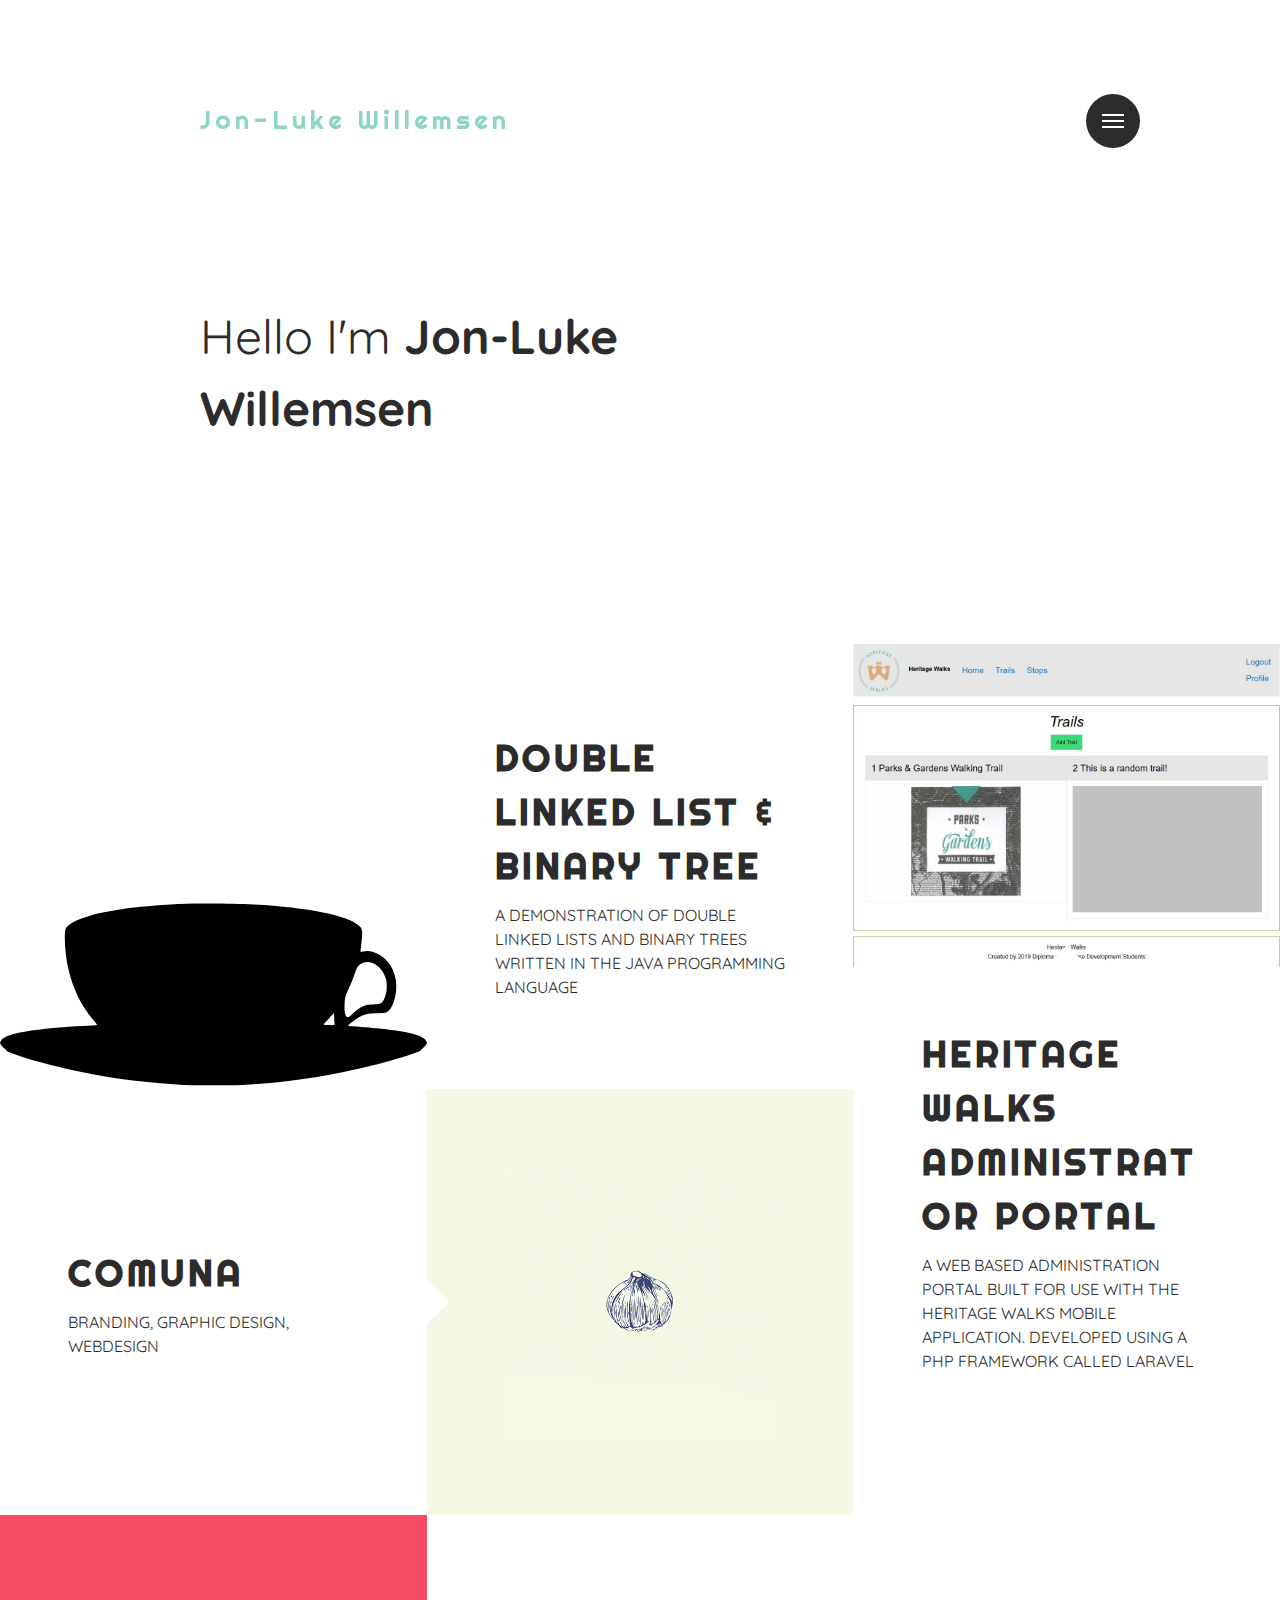
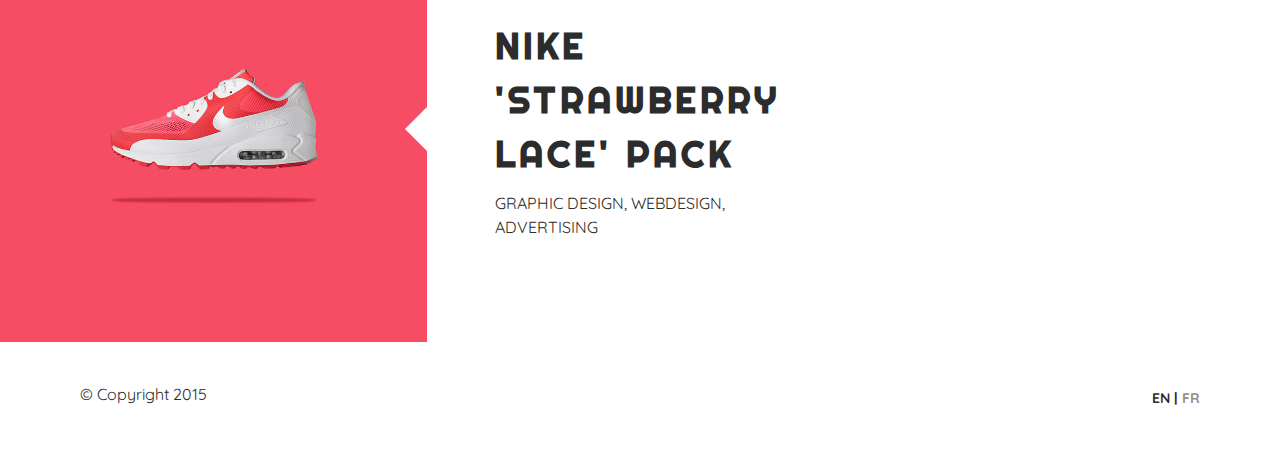
==== commit af82aea3: "Began working on modifying the template to my liking" ====
--- a/index.html
+++ b/index.html
@@ -5,121 +5,96 @@
     <meta charset="utf-8" />
     <meta name="viewport" content="width=device-width" />
     <meta http-equiv="x-ua-compatible" content="ie=edge">
-    <title>GOR/GO/</title>
- 
+    <title>Jon-Luke Willemsen</title>
+
     <link rel="stylesheet" href="style.css" media="screen" />
-   
+
 
     <link href='http://fonts.googleapis.com/css?family=Righteous&subset=latin,latin-ext' rel='stylesheet' type='text/css'>
     <link href='http://fonts.googleapis.com/css?family=Quicksand:300,400,700' rel='stylesheet' type='text/css'>
 
      <script src="scripts/modernizr.js"></script>
-
 </head>
-
 <body>
-
-
-    
-    <a href="#cd-nav" class="cd-nav-trigger">Menu 
+    <a href="#cd-nav" class="cd-nav-trigger">Menu
         <span class="cd-nav-icon"></span>
 
         <svg x="0px" y="0px" width="54px" height="54px" viewBox="0 0 54 54">
             <circle fill="transparent" stroke="#90D4C5" stroke-width="2" cx="27" cy="27" r="25" stroke-dasharray="157 157" stroke-dashoffset="157"></circle>
         </svg>
     </a>
-        
     <div id="cd-nav" class="cd-nav">
         <div class="cd-navigation-wrapper">
             <div class="cd-half-block">
-
-
                 <nav>
                     <ul class="cd-primary-nav">
                         <li><a href="index.html" class="selected">Showcase</a></li>
-                        <li><a href="news.html">News</a></li>
                         <li><a href="profile.html">Profile</a></li>
-                        <li><a href="#">Docs</a></li>
-                        <li><a href="#">Contact</a></li>
                     </ul>
                 </nav>
             </div><!-- .cd-half-block -->
-            
             <div class="cd-half-block">
                 <address>
                     <ul class="cd-contact-info">
-                        <li><a href="mailto:info@myemail.co">info@myemail.co</a></li>
-                        <li>0244-12345678</li>
+                        <li><a href="jonlukew@gmail.com">jonlukew@gmail.com</a></li>
+                        <li>0452398614</li>
                     </ul>
                     <ul class="cd-contact-socials">
-                        <li><a href="#0">Instagram</a></li>   
-                        <li><a href="#0">Behance</a></li>   
-                        <li><a href="#0">Dribbble</a></li>    
+                        <li><a href="https://www.instagram.com/jonlukew1/">Instagram</a></li>
+                        <li><a href="https://www.twitter.com/j0nlukew/">Twitter</a></li>
+                        <li><a href="https://www.linkedin.com/in/jon-luke-w-55460411a">LinkedIn</a></li>
                     </ul>
                 </address>
             </div> <!-- .cd-half-block -->
         </div> <!-- .cd-navigation-wrapper -->
     </div> <!-- .cd-nav -->
-
     <div class="site-container">
-
         <header class="site-header cf">
-            <div class="site-title"><a href="index.html">GOR/GO/</a></div>
-
+            <div class="site-title"><a href="index.html">Jon-Luke Willemsen</a></div>
             <div class="cf"></div>
-
             <div class="site-tagline">
-                <p>Hello  I'm <strong>Brenda Vargas.</strong> I'm working as the graphic designer of <a href="http://aristotheme.com" target="_blank">Aristotheme</a> in Mugla doing all sorts of brand stuff. </p>
+                <!--TODO: Add a description of my work and what I do-->
+                <p>Hello  I'm <strong>Jon-Luke Willemsen</strong> </p>
             </div>
-            
         </header><!-- / .site-header -->
-
         <section class="site-content">
-            
-            
             <div class="projects-feed cf">
-
-                <article class="project cf">
-                    <a href="portfolio-item.html" title="Craft Tamale">
-                        <div class="thumb">
-                            <div data-picture data-alt="">
-                                <div data-src="img/portfolio-1.jpg"></div>
-                                
-                                <!--[if (lt IE 9) & (!IEMobile)]>
-                                <div data-src="img/portfolio-1.jpg"></div>
-                                <![endif]-->
-                                
-                                <noscript>
-                                    <img src="img/portfolio-1.jpg" alt="" />
-                                </noscript>
-                            </div>
-                        </div>
-
-                        <div class="project-content-container">
-                            <div class="project-content">
-                                <div class="table">
-                                    <div class="table-cell">
-                                        <h2 class="thumbnail-title">Craft Tamale</h2>
-                                        
-                                        <p class="thumbnail-description">Print, Branding</p>
-                                    </div>
-                                </div>
-                            </div>
-                        </div>
-
-                        <div class="overlay"></div>
-                    </a>
-                </article>
-                <article class="project cf">
-                    <a href="portfolio-item.html" title="IKEA Singapore">
+                <article class="project cf">
+                    <a href="https://github.com/jonlukewtafe/AAPSIAL-Assessment1" title="Double Linked List & Binary Tree">
+                        <div class="thumb">
+                            <div data-picture data-alt="">
+                                <div data-src="img/portfolio-1.svg"></div>
+                                <!--[if (lt IE 9) & (!IEMobile)]>
+                                <div data-src="img/portfolio-1.svg"></div>
+                                <![endif]-->
+                                <noscript>
+                                    <img src="img/portfolio-1.svg" alt="" />
+                                </noscript>
+                            </div>
+                        </div>
+                        <div class="project-content-container">
+                            <div class="project-content">
+                                <div class="table">
+                                    <div class="table-cell">
+                                        <h2 class="thumbnail-title">Double Linked List & Binary Tree</h2>
+                                        <p class="thumbnail-description">A demonstration of Double Linked Lists and Binary Trees written in the Java programming language</p>
+                                    </div>
+                                </div>
+                            </div>
+                        </div>
+                        <div class="overlay"></div>
+                    </a>
+                </article>
+                <article class="project cf">
+                    <a href="https://github.com/AllenWorker/Heritage-Walks" title="Heritage Walks Administrator Portal">
                         <div class="thumb">
                             <div data-picture data-alt="">
                                 <div data-src="img/portfolio-2.jpg"></div>
-                                
+
                                 <!--[if (lt IE 9) & (!IEMobile)]>
                                 <div data-src="img/portfolio-2.jpg"></div>
                                 <![endif]-->
-                                
+
                                 <noscript>
                                     <img src="img/portfolio-2.jpg" alt="" />
                                 </noscript>
@@ -130,9 +105,10 @@
                             <div class="project-content">
                                 <div class="table">
                                     <div class="table-cell">
-                                        <h2 class="thumbnail-title">IKEA Singapore</h2>
-                                        
-                                        <p class="thumbnail-description">Advertising, Graphic Design</p>
+                                        <h2 class="thumbnail-title">Heritage Walks Administrator Portal</h2>
+
+                                        <p class="thumbnail-description">A web based administration portal built for use with the Heritage Walks mobile application. Developed using a PHP framework called Laravel
+                                            </p>
                                     </div>
                                 </div>
                             </div>
@@ -146,11 +122,11 @@
                         <div class="thumb">
                             <div data-picture data-alt="">
                                 <div data-src="img/portfolio-3.jpg"></div>
-                                
+
                                 <!--[if (lt IE 9) & (!IEMobile)]>
                                 <div data-src="img/portfolio-3.jpg"></div>
                                 <![endif]-->
-                                
+
                                 <noscript>
                                     <img src="img/portfolio-3.jpg" alt="" />
                                 </noscript>
@@ -162,7 +138,7 @@
                                 <div class="table">
                                     <div class="table-cell">
                                         <h2 class="thumbnail-title">Comuna</h2>
-                                        
+
                                         <p class="thumbnail-description">Branding, Graphic Design, Webdesign</p>
                                     </div>
                                 </div>
@@ -177,11 +153,11 @@
                         <div class="thumb">
                             <div data-picture data-alt="">
                                 <div data-src="img/portfolio-4.jpg"></div>
-                                
+
                                 <!--[if (lt IE 9) & (!IEMobile)]>
                                 <div data-src="img/portfolio-4.jpg"></div>
                                 <![endif]-->
-                                
+
                                 <noscript>
                                     <img src="img/portfolio-4.jpg" alt="" />
                                 </noscript>
@@ -193,70 +169,8 @@
                                 <div class="table">
                                     <div class="table-cell">
                                         <h2 class="thumbnail-title">Nike 'Strawberry Lace' Pack</h2>
-                                        
+
                                         <p class="thumbnail-description">Graphic Design, Webdesign, Advertising</p>
-                                    </div>
-                                </div>
-                            </div>
-                        </div>
-
-                        <div class="overlay"></div>
-                    </a>
-                </article>
-                <article class="project cf">
-                    <a href="portfolio-item.html" title="Wearetheshit">
-                        <div class="thumb">
-                            <div data-picture data-alt="">
-                                <div data-src="img/portfolio-5.jpg"></div>
-                                
-                                <!--[if (lt IE 9) & (!IEMobile)]>
-                                <div data-src="img/portfolio-5.jpg"></div>
-                                <![endif]-->
-                                
-                                <noscript>
-                                    <img src="img/portfolio-5.jpg" alt="" />
-                                </noscript>
-                            </div>
-                        </div>
-
-                        <div class="project-content-container">
-                            <div class="project-content">
-                                <div class="table">
-                                    <div class="table-cell">
-                                        <h2 class="thumbnail-title">Wearetheshit</h2>
-                                        
-                                        <p class="thumbnail-description">Webdesign, Advertising, Branding</p>
-                                    </div>
-                                </div>
-                            </div>
-                        </div>
-
-                        <div class="overlay"></div>
-                    </a>
-                </article>
-                <article class="project cf">
-                    <a href="portfolio-item.html" title="Chamba para Creativos">
-                        <div class="thumb">
-                            <div data-picture data-alt="">
-                                <div data-src="img/portfolio-6.jpg"></div>
-                                
-                                <!--[if (lt IE 9) & (!IEMobile)]>
-                                <div data-src="img/portfolio-6.jpg"></div>
-                                <![endif]-->
-                                
-                                <noscript>
-                                    <img src="img/portfolio-6.jpg" alt="" />
-                                </noscript>
-                            </div>
-                        </div>
-
-                        <div class="project-content-container">
-                            <div class="project-content">
-                                <div class="table">
-                                    <div class="table-cell">
-                                        <h2 class="thumbnail-title">Chamba para Creativos</h2>
-                                        
-                                        <p class="thumbnail-description">Branding, Packaging, UI/UX</p>
                                     </div>
                                 </div>
                             </div>
@@ -267,7 +181,7 @@
                 </article>
             <!--END .projects-feed-->
             </div>
-                        
+
         <!--END .site-content-->
         </section>
 
@@ -275,12 +189,12 @@
             <p class="footer-text">© Copyright 2015 </p>
             <nav class="languages" role="navigation">
               <ul>
-             
+
                 <li class="active"><a href="#">EN |</a></li>
                 <li><a href="#">FR</a></li>
-             
+
               </ul>
-            </nav> 
+            </nav>
         </footer>
     <!--END .site-container-->
     </div>
@@ -288,8 +202,8 @@
     <script src="scripts/jquery-2.1.4.min.js"></script>
     <script src="scripts/jquery.fitvids.js"></script>
     <script src="scripts/jquery.imagesloaded.min.js"></script>
-    <script src="scripts/main.js"></script>  
- 
+    <script src="scripts/main.js"></script>
+
 
 </body>
 </html>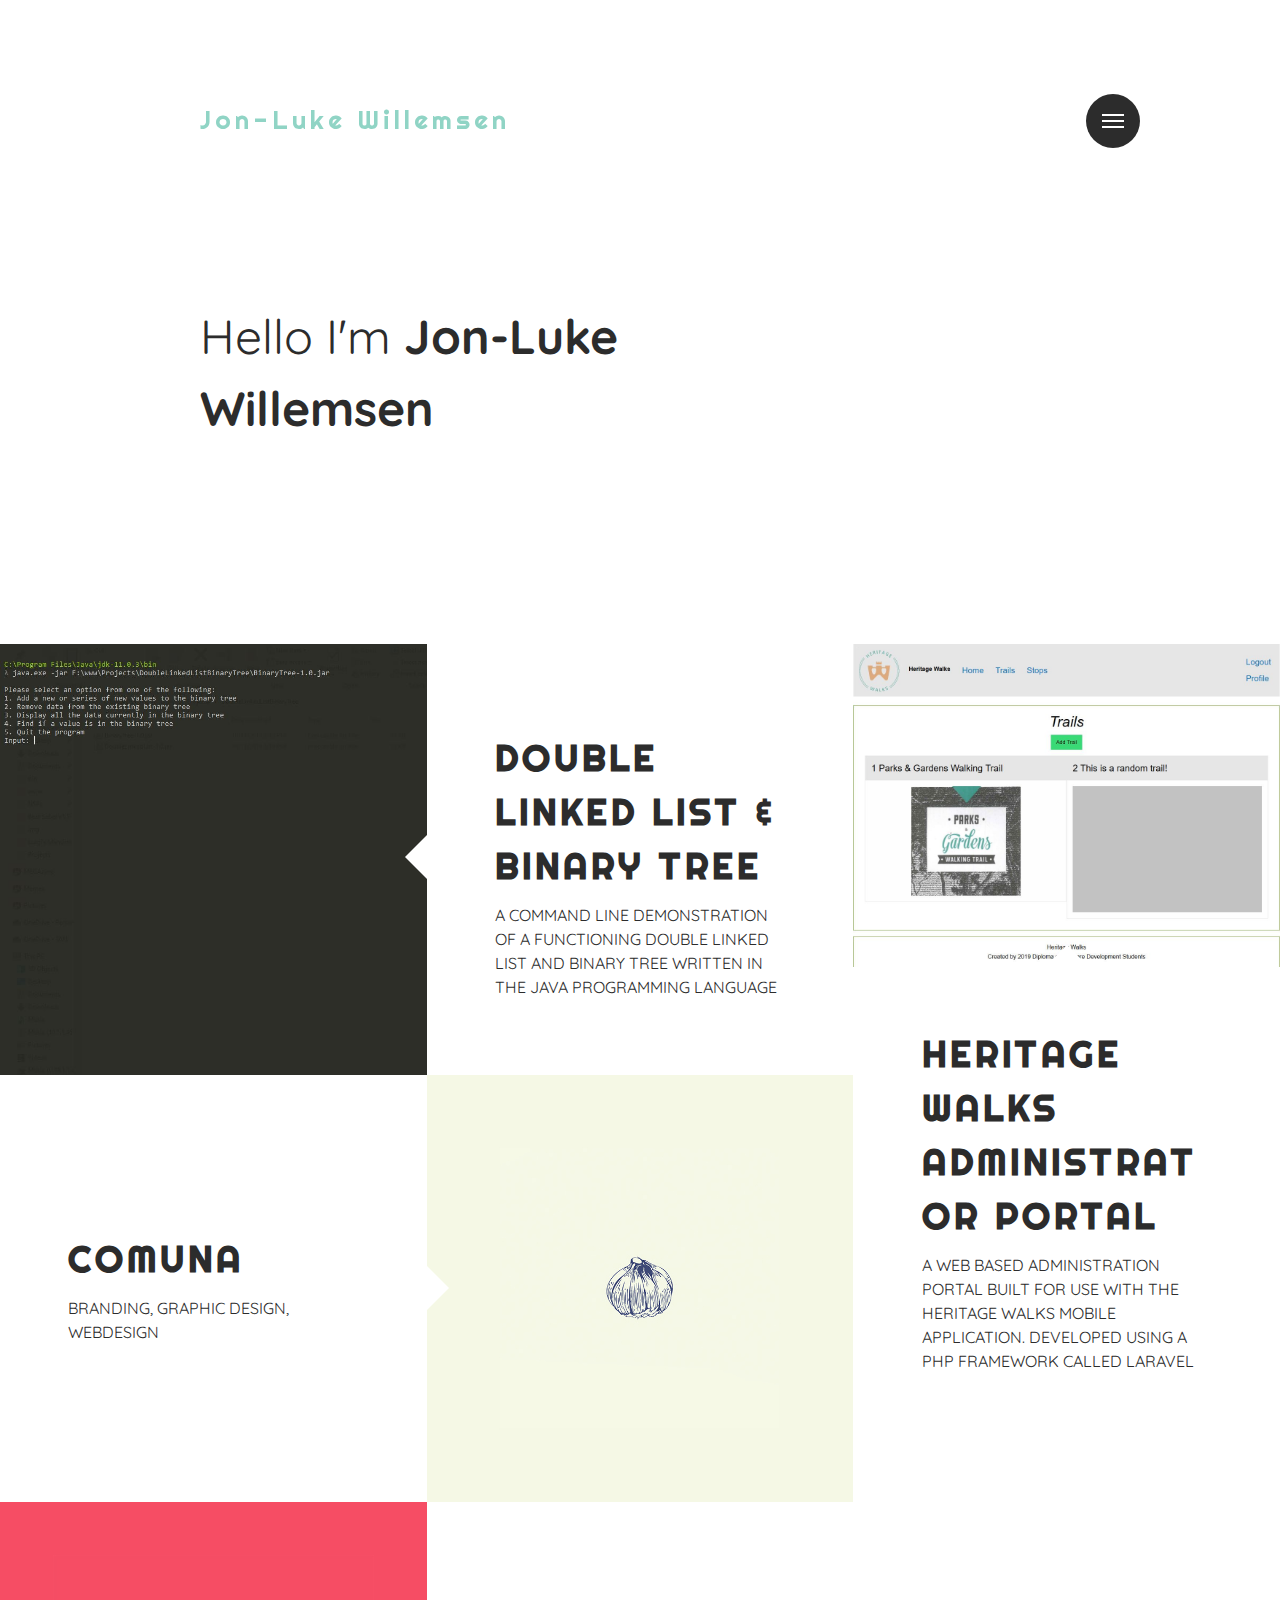
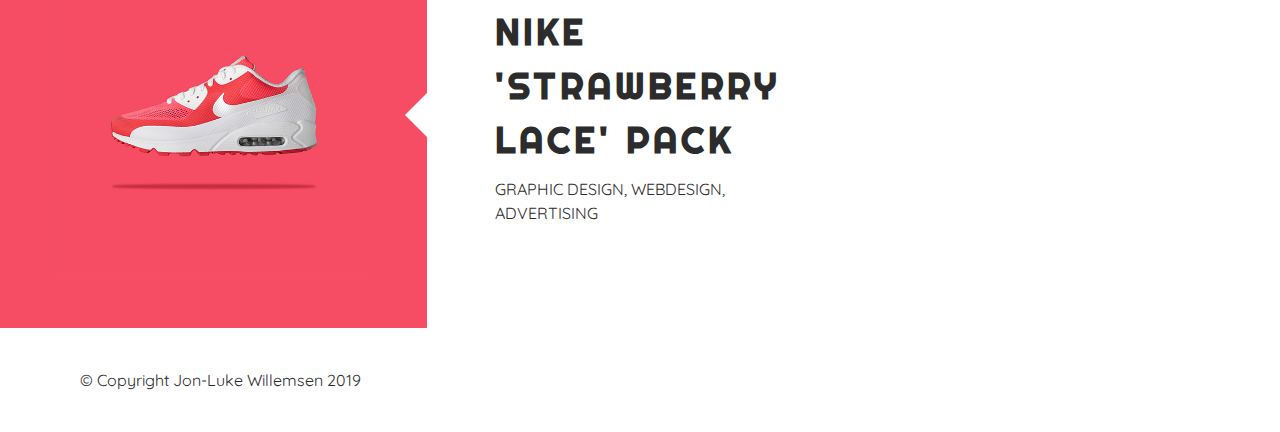
==== commit bbb4259e: "Removed old files and updated with new ones." ====
--- a/index.html
+++ b/index.html
@@ -1,53 +1,58 @@
 <!DOCTYPE html>
 <html lang="en" class="no-js">
 <head>
-<meta http-equiv="Content-Type" content="text/html; charset=utf-8" >
-    <meta charset="utf-8" />
-    <meta name="viewport" content="width=device-width" />
+    <meta http-equiv="Content-Type" content="text/html; charset=utf-8">
+    <meta charset="utf-8"/>
+    <meta name="viewport" content="width=device-width"/>
     <meta http-equiv="x-ua-compatible" content="ie=edge">
-    <title>Jon-Luke Willemsen</title>
-
-    <link rel="stylesheet" href="style.css" media="screen" />
-
-
-    <link href='http://fonts.googleapis.com/css?family=Righteous&subset=latin,latin-ext' rel='stylesheet' type='text/css'>
+    <title>Jon-Luke Willemsen - Showcase</title>
+
+    <link rel="stylesheet" href="style.css" media="screen"/>
+
+
+    <link href='http://fonts.googleapis.com/css?family=Righteous&subset=latin,latin-ext' rel='stylesheet'
+          type='text/css'>
     <link href='http://fonts.googleapis.com/css?family=Quicksand:300,400,700' rel='stylesheet' type='text/css'>
 
-     <script src="scripts/modernizr.js"></script>
+    <script src="scripts/modernizr.js"></script>
 </head>
 <body>
-    <a href="#cd-nav" class="cd-nav-trigger">Menu
-        <span class="cd-nav-icon"></span>
-
-        <svg x="0px" y="0px" width="54px" height="54px" viewBox="0 0 54 54">
-            <circle fill="transparent" stroke="#90D4C5" stroke-width="2" cx="27" cy="27" r="25" stroke-dasharray="157 157" stroke-dashoffset="157"></circle>
-        </svg>
-    </a>
-    <div id="cd-nav" class="cd-nav">
-        <div class="cd-navigation-wrapper">
-            <div class="cd-half-block">
-                <nav>
-                    <ul class="cd-primary-nav">
-                        <li><a href="index.html" class="selected">Showcase</a></li>
-                        <li><a href="profile.html">Profile</a></li>
-                    </ul>
-                </nav>
-            </div><!-- .cd-half-block -->
-            <div class="cd-half-block">
-                <address>
-                    <ul class="cd-contact-info">
-                        <li><a href="jonlukew@gmail.com">jonlukew@gmail.com</a></li>
-                        <li>0452398614</li>
-                    </ul>
-                    <ul class="cd-contact-socials">
-                        <li><a href="https://www.instagram.com/jonlukew1/">Instagram</a></li>
-                        <li><a href="https://www.twitter.com/j0nlukew/">Twitter</a></li>
-                        <li><a href="https://www.linkedin.com/in/jon-luke-w-55460411a">LinkedIn</a></li>
-                    </ul>
-                </address>
-            </div> <!-- .cd-half-block -->
-        </div> <!-- .cd-navigation-wrapper -->
-    </div> <!-- .cd-nav -->
+<a href="#cd-nav" class="cd-nav-trigger">Menu
+    <span class="cd-nav-icon"></span>
+
+    <svg x="0px" y="0px" width="54px" height="54px" viewBox="0 0 54 54">
+        <circle fill="transparent" stroke="#90D4C5" stroke-width="2" cx="27" cy="27" r="25" stroke-dasharray="157 157"
+                stroke-dashoffset="157"></circle>
+    </svg>
+</a>
+<div id="cd-nav" class="cd-nav">
+    <div class="cd-navigation-wrapper">
+        <div class="cd-half-block">
+            <nav>
+                <ul class="cd-primary-nav">
+                    <li><a href="index.html" class="selected">Showcase</a></li>
+                    <li><a href="profile.html">Profile</a></li>
+                    <li><a href="portfolio-1.html">Double Linked List & Binary Tree</a></li>
+                    <li><a href="portfolio-2.html">Heritage Walks Administrator Portal</a></li>
+                </ul>
+            </nav>
+        </div><!-- .cd-half-block -->
+        <div class="cd-half-block">
+            <address>
+                <ul class="cd-contact-info">
+                    <li><a href="jonlukew@gmail.com">jonlukew@gmail.com</a></li>
+                    <li>0452398614</li>
+                </ul>
+                <ul class="cd-contact-socials">
+                    <li><a href="https://www.instagram.com/jonlukew1/">Instagram</a></li>
+                    <li><a href="https://www.twitter.com/j0nlukew/">Twitter</a></li>
+                    <li><a href="https://www.linkedin.com/in/jon-luke-w-55460411a">LinkedIn</a></li>
+                </ul>
+            </address>
+        </div> <!-- .cd-half-block -->
+    </div> <!-- .cd-navigation-wrapper -->
+</div> <!-- .cd-nav -->
+
     <div class="site-container">
         <header class="site-header cf">
             <div class="site-title"><a href="index.html">Jon-Luke Willemsen</a></div>
@@ -60,15 +65,15 @@
         <section class="site-content">
             <div class="projects-feed cf">
                 <article class="project cf">
-                    <a href="https://github.com/jonlukewtafe/AAPSIAL-Assessment1" title="Double Linked List & Binary Tree">
-                        <div class="thumb">
-                            <div data-picture data-alt="">
-                                <div data-src="img/portfolio-1.svg"></div>
-                                <!--[if (lt IE 9) & (!IEMobile)]>
-                                <div data-src="img/portfolio-1.svg"></div>
-                                <![endif]-->
-                                <noscript>
-                                    <img src="img/portfolio-1.svg" alt="" />
+                    <a href="portfolio-1.html" target="_blank" title="Double Linked List & Binary Tree">
+                        <div class="thumb">
+                            <div data-picture data-alt="">
+                                <div data-src="img/portfolio-1.jpg"></div>
+                                <!--[if (lt IE 9) & (!IEMobile)]>
+                                <div data-src="img/portfolio-1.jpg"></div>
+                                <![endif]-->
+                                <noscript>
+                                    <img src="img/portfolio-1.jpg" alt="Binary Tree running" />
                                 </noscript>
                             </div>
                         </div>
@@ -77,16 +82,16 @@
                                 <div class="table">
                                     <div class="table-cell">
                                         <h2 class="thumbnail-title">Double Linked List & Binary Tree</h2>
-                                        <p class="thumbnail-description">A demonstration of Double Linked Lists and Binary Trees written in the Java programming language</p>
-                                    </div>
-                                </div>
-                            </div>
-                        </div>
-                        <div class="overlay"></div>
-                    </a>
-                </article>
-                <article class="project cf">
-                    <a href="https://github.com/AllenWorker/Heritage-Walks" title="Heritage Walks Administrator Portal">
+                                        <p class="thumbnail-description">A command line demonstration of a functioning Double Linked List and Binary Tree written in the Java programming language</p>
+                                    </div>
+                                </div>
+                            </div>
+                        </div>
+                        <div class="overlay"></div>
+                    </a>
+                </article>
+                <article class="project cf">
+                    <a href="portfolio-2.html" target="_blank" title="Heritage Walks Administrator Portal">
                         <div class="thumb">
                             <div data-picture data-alt="">
                                 <div data-src="img/portfolio-2.jpg"></div>
@@ -184,17 +189,8 @@
 
         <!--END .site-content-->
         </section>
-
-         <footer class="site-footer cf">
-            <p class="footer-text">© Copyright 2015 </p>
-            <nav class="languages" role="navigation">
-              <ul>
-
-                <li class="active"><a href="#">EN |</a></li>
-                <li><a href="#">FR</a></li>
-
-              </ul>
-            </nav>
+        <footer class="site-footer cf">
+            <p class="footer-text">© Copyright Jon-Luke Willemsen 2019 </p>
         </footer>
     <!--END .site-container-->
     </div>
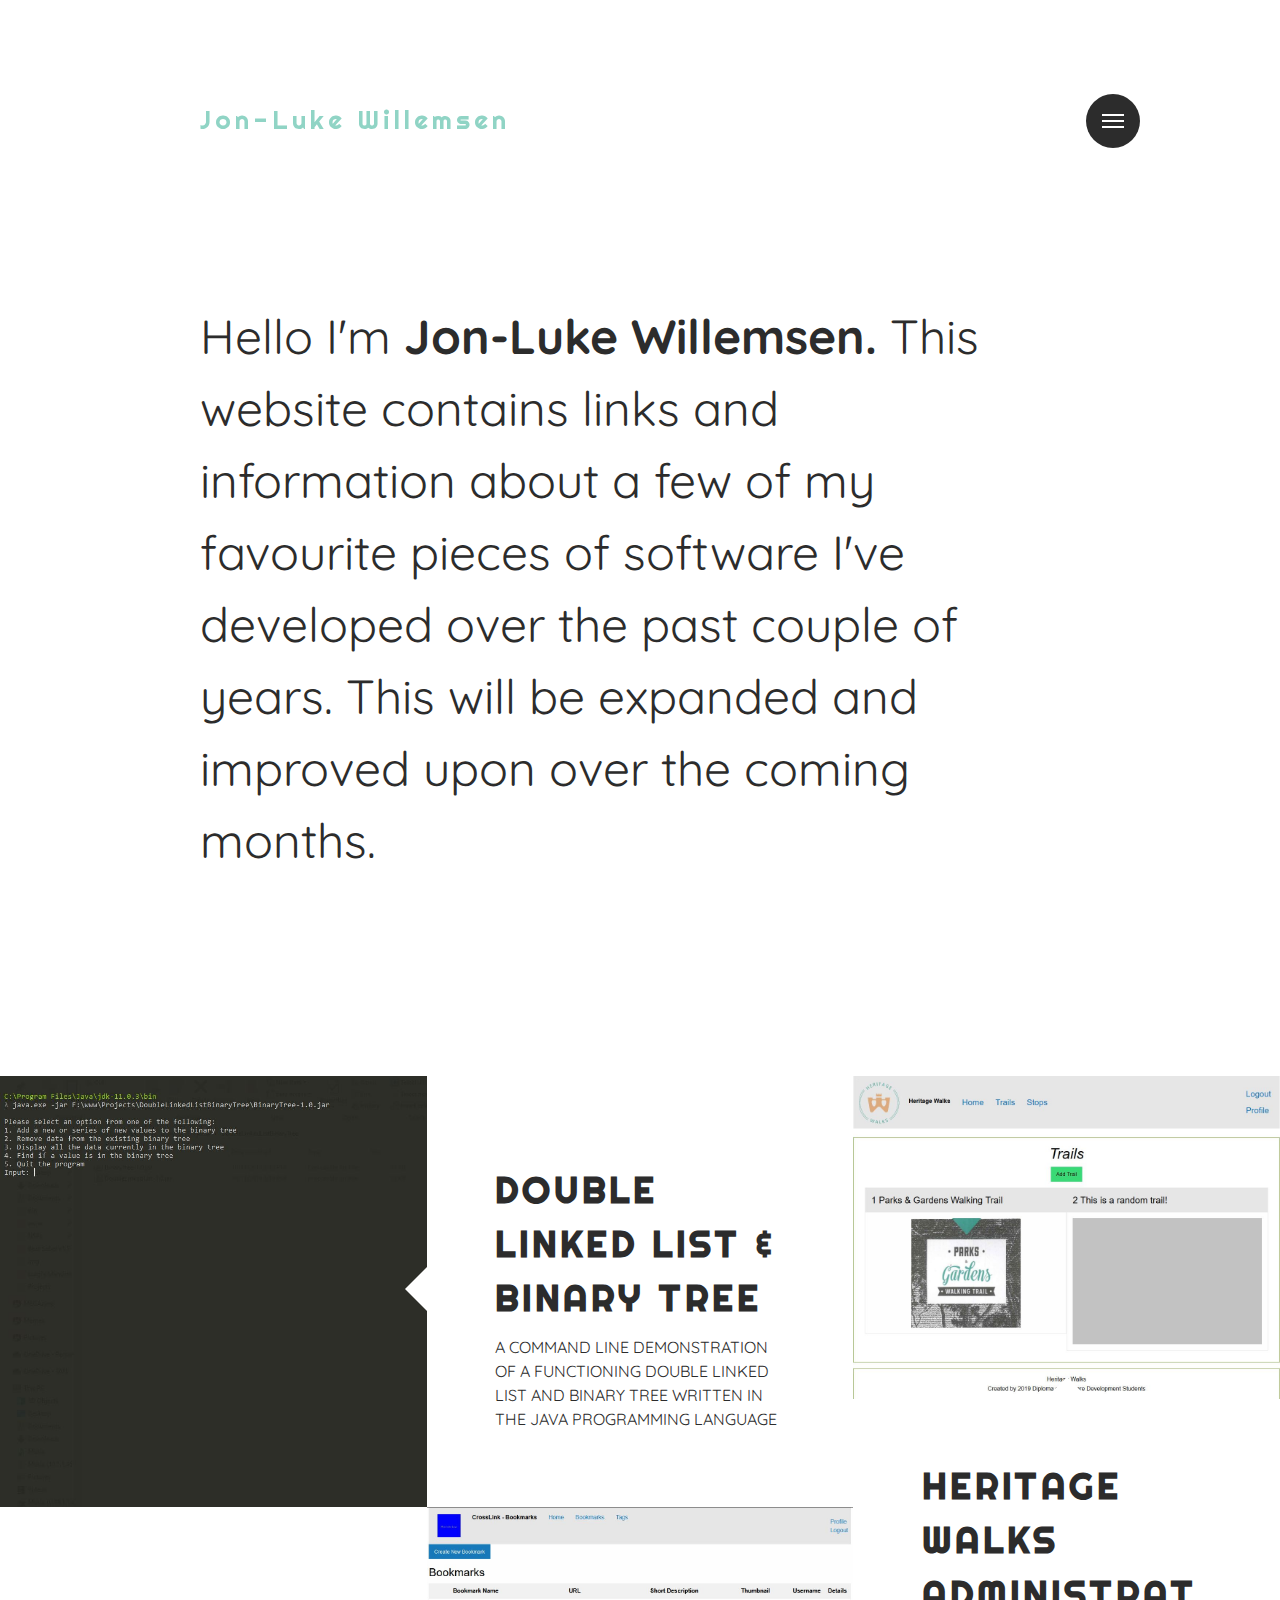
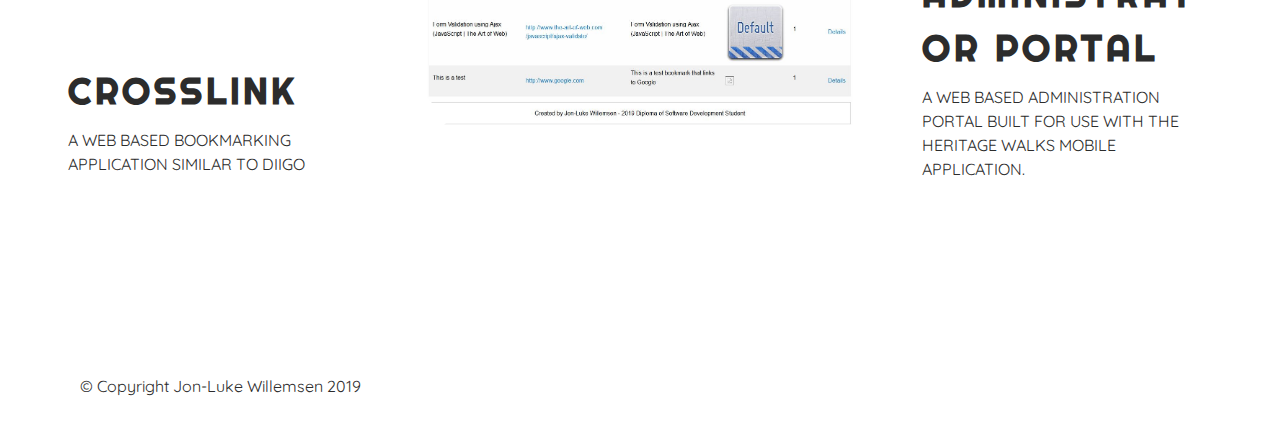
==== commit 31d79599: "Finished Portfolio ahead of Grad Show; will improve later" ====
--- a/index.html
+++ b/index.html
@@ -6,20 +6,15 @@
     <meta name="viewport" content="width=device-width"/>
     <meta http-equiv="x-ua-compatible" content="ie=edge">
     <title>Jon-Luke Willemsen - Showcase</title>
-
     <link rel="stylesheet" href="style.css" media="screen"/>
-
-
     <link href='http://fonts.googleapis.com/css?family=Righteous&subset=latin,latin-ext' rel='stylesheet'
           type='text/css'>
     <link href='http://fonts.googleapis.com/css?family=Quicksand:300,400,700' rel='stylesheet' type='text/css'>
-
     <script src="scripts/modernizr.js"></script>
 </head>
 <body>
 <a href="#cd-nav" class="cd-nav-trigger">Menu
     <span class="cd-nav-icon"></span>
-
     <svg x="0px" y="0px" width="54px" height="54px" viewBox="0 0 54 54">
         <circle fill="transparent" stroke="#90D4C5" stroke-width="2" cx="27" cy="27" r="25" stroke-dasharray="157 157"
                 stroke-dashoffset="157"></circle>
@@ -52,154 +47,117 @@
         </div> <!-- .cd-half-block -->
     </div> <!-- .cd-navigation-wrapper -->
 </div> <!-- .cd-nav -->
-
-    <div class="site-container">
-        <header class="site-header cf">
-            <div class="site-title"><a href="index.html">Jon-Luke Willemsen</a></div>
-            <div class="cf"></div>
-            <div class="site-tagline">
-                <!--TODO: Add a description of my work and what I do-->
-                <p>Hello  I'm <strong>Jon-Luke Willemsen</strong> </p>
-            </div>
-        </header><!-- / .site-header -->
-        <section class="site-content">
-            <div class="projects-feed cf">
-                <article class="project cf">
-                    <a href="portfolio-1.html" target="_blank" title="Double Linked List & Binary Tree">
-                        <div class="thumb">
-                            <div data-picture data-alt="">
-                                <div data-src="img/portfolio-1.jpg"></div>
-                                <!--[if (lt IE 9) & (!IEMobile)]>
-                                <div data-src="img/portfolio-1.jpg"></div>
-                                <![endif]-->
-                                <noscript>
-                                    <img src="img/portfolio-1.jpg" alt="Binary Tree running" />
-                                </noscript>
-                            </div>
+<div class="site-container">
+    <header class="site-header cf">
+        <div class="site-title"><a href="index.html">Jon-Luke Willemsen</a></div>
+        <div class="cf"></div>
+        <div class="site-tagline">
+            <p>Hello I'm <strong>Jon-Luke Willemsen.</strong> This website contains links and information about a few of
+                my favourite pieces of
+                software I've developed over the past couple of years. This will be expanded and improved upon over the
+                coming months.</p>
+        </div>
+    </header><!-- / .site-header -->
+    <section class="site-content">
+        <div class="projects-feed cf">
+            <article class="project cf">
+                <a href="portfolio-1.html" target="_blank" title="Double Linked List & Binary Tree">
+                    <div class="thumb">
+                        <div data-picture data-alt="">
+                            <div data-src="img/portfolio-1.jpg"></div>
+                            <!--[if (lt IE 9) & (!IEMobile)]>
+                            <div data-src="img/portfolio-1.jpg"></div>
+                            <![endif]-->
+                            <noscript>
+                                <img src="img/portfolio-1.jpg" alt="Binary Tree running"/>
+                            </noscript>
                         </div>
-                        <div class="project-content-container">
-                            <div class="project-content">
-                                <div class="table">
-                                    <div class="table-cell">
-                                        <h2 class="thumbnail-title">Double Linked List & Binary Tree</h2>
-                                        <p class="thumbnail-description">A command line demonstration of a functioning Double Linked List and Binary Tree written in the Java programming language</p>
-                                    </div>
+                    </div>
+                    <div class="project-content-container">
+                        <div class="project-content">
+                            <div class="table">
+                                <div class="table-cell">
+                                    <h2 class="thumbnail-title">Double Linked List & Binary Tree</h2>
+                                    <p class="thumbnail-description">A command line demonstration of a functioning
+                                        Double Linked List and Binary Tree written in the Java programming language</p>
                                 </div>
                             </div>
                         </div>
-                        <div class="overlay"></div>
-                    </a>
-                </article>
-                <article class="project cf">
-                    <a href="portfolio-2.html" target="_blank" title="Heritage Walks Administrator Portal">
-                        <div class="thumb">
-                            <div data-picture data-alt="">
-                                <div data-src="img/portfolio-2.jpg"></div>
+                    </div>
+                    <div class="overlay"></div>
+                </a>
+            </article>
+            <article class="project cf">
+                <a href="portfolio-2.html" target="_blank" title="Heritage Walks Administrator Portal">
+                    <div class="thumb">
+                        <div data-picture data-alt="">
+                            <div data-src="img/portfolio-2.jpg"></div>
 
-                                <!--[if (lt IE 9) & (!IEMobile)]>
-                                <div data-src="img/portfolio-2.jpg"></div>
-                                <![endif]-->
+                            <!--[if (lt IE 9) & (!IEMobile)]>
+                            <div data-src="img/portfolio-2.jpg"></div>
+                            <![endif]-->
 
-                                <noscript>
-                                    <img src="img/portfolio-2.jpg" alt="" />
-                                </noscript>
-                            </div>
+                            <noscript>
+                                <img src="img/portfolio-2.jpg" alt=""/>
+                            </noscript>
                         </div>
-
-                        <div class="project-content-container">
-                            <div class="project-content">
-                                <div class="table">
-                                    <div class="table-cell">
-                                        <h2 class="thumbnail-title">Heritage Walks Administrator Portal</h2>
-
-                                        <p class="thumbnail-description">A web based administration portal built for use with the Heritage Walks mobile application. Developed using a PHP framework called Laravel
-                                            </p>
-                                    </div>
+                    </div>
+                    <div class="project-content-container">
+                        <div class="project-content">
+                            <div class="table">
+                                <div class="table-cell">
+                                    <h2 class="thumbnail-title">Heritage Walks Administrator Portal</h2>
+                                    <p class="thumbnail-description">A web based administration portal built for use
+                                        with the Heritage Walks mobile application.</p>
                                 </div>
                             </div>
                         </div>
+                    </div>
+                    <div class="overlay"></div>
+                </a>
+            </article>
+            <article class="project cf">
+                <a href="portfolio-3.html" title="CrossLink">
+                    <div class="thumb">
+                        <div data-picture data-alt="">
+                            <div data-src="img/portfolio-3.jpg"></div>
 
-                        <div class="overlay"></div>
-                    </a>
-                </article>
-                <article class="project cf">
-                    <a href="portfolio-item.html" title="Comuna">
-                        <div class="thumb">
-                            <div data-picture data-alt="">
-                                <div data-src="img/portfolio-3.jpg"></div>
+                            <!--[if (lt IE 9) & (!IEMobile)]>
+                            <div data-src="img/portfolio-3.jpg"></div>
+                            <![endif]-->
 
-                                <!--[if (lt IE 9) & (!IEMobile)]>
-                                <div data-src="img/portfolio-3.jpg"></div>
-                                <![endif]-->
+                            <noscript>
+                                <img src="img/portfolio-3.jpg" alt=""/>
+                            </noscript>
+                        </div>
+                    </div>
 
-                                <noscript>
-                                    <img src="img/portfolio-3.jpg" alt="" />
-                                </noscript>
-                            </div>
-                        </div>
-
-                        <div class="project-content-container">
-                            <div class="project-content">
-                                <div class="table">
-                                    <div class="table-cell">
-                                        <h2 class="thumbnail-title">Comuna</h2>
-
-                                        <p class="thumbnail-description">Branding, Graphic Design, Webdesign</p>
-                                    </div>
+                    <div class="project-content-container">
+                        <div class="project-content">
+                            <div class="table">
+                                <div class="table-cell">
+                                    <h2 class="thumbnail-title">CrossLink</h2>
+                                    <p class="thumbnail-description">A web based bookmarking application similar to
+                                        Diigo</p>
                                 </div>
                             </div>
                         </div>
-
-                        <div class="overlay"></div>
-                    </a>
-                </article>
-                <article class="project cf">
-                    <a href="portfolio-item.html" title="Nike 'Strawberry Lace' Pack">
-                        <div class="thumb">
-                            <div data-picture data-alt="">
-                                <div data-src="img/portfolio-4.jpg"></div>
-
-                                <!--[if (lt IE 9) & (!IEMobile)]>
-                                <div data-src="img/portfolio-4.jpg"></div>
-                                <![endif]-->
-
-                                <noscript>
-                                    <img src="img/portfolio-4.jpg" alt="" />
-                                </noscript>
-                            </div>
-                        </div>
-
-                        <div class="project-content-container">
-                            <div class="project-content">
-                                <div class="table">
-                                    <div class="table-cell">
-                                        <h2 class="thumbnail-title">Nike 'Strawberry Lace' Pack</h2>
-
-                                        <p class="thumbnail-description">Graphic Design, Webdesign, Advertising</p>
-                                    </div>
-                                </div>
-                            </div>
-                        </div>
-
-                        <div class="overlay"></div>
-                    </a>
-                </article>
+                    </div>
+                    <div class="overlay"></div>
+                </a>
+            </article>
             <!--END .projects-feed-->
-            </div>
-
+        </div>
         <!--END .site-content-->
-        </section>
-        <footer class="site-footer cf">
-            <p class="footer-text">© Copyright Jon-Luke Willemsen 2019 </p>
-        </footer>
+    </section>
+    <footer class="site-footer cf">
+        <p class="footer-text">© Copyright Jon-Luke Willemsen 2019 </p>
+    </footer>
     <!--END .site-container-->
-    </div>
-
-    <script src="scripts/jquery-2.1.4.min.js"></script>
-    <script src="scripts/jquery.fitvids.js"></script>
-    <script src="scripts/jquery.imagesloaded.min.js"></script>
-    <script src="scripts/main.js"></script>
-
-
+</div>
+<script src="scripts/jquery-2.1.4.min.js"></script>
+<script src="scripts/jquery.fitvids.js"></script>
+<script src="scripts/jquery.imagesloaded.min.js"></script>
+<script src="scripts/main.js"></script>
 </body>
 </html>--- a/style.css
+++ b/style.css
@@ -111,7 +111,7 @@
 h6 {
    font-weight: normal;
 }
-p,li {
+p {
     font-weight: 400;
     font-size: 1.2rem;
     line-height: 1.5;
@@ -219,6 +219,11 @@
 .site-tagline a:visited { color: #90D4C5; }
 .site-tagline a:hover {
     color: #2c2c2c;
+}
+
+th, td {
+    padding: 15px;
+    border: 1px solid black;
 }
 /*=================================*/
 /* Language Styles
@@ -1044,9 +1049,9 @@
     .page-desc {
         padding: 60px;
     }
-    .page-desc {
+    /*.page-desc {
         width: 75%;
-    }
+    }*/
     .page-desc h1,
     .page-desc h2,
     .page-desc h3{
@@ -1271,7 +1276,6 @@
     }
     .site-tagline {
         margin-bottom: 100px;
-        width: 75%;
     }
     .site-tagline p { 
         font-size: 48px;
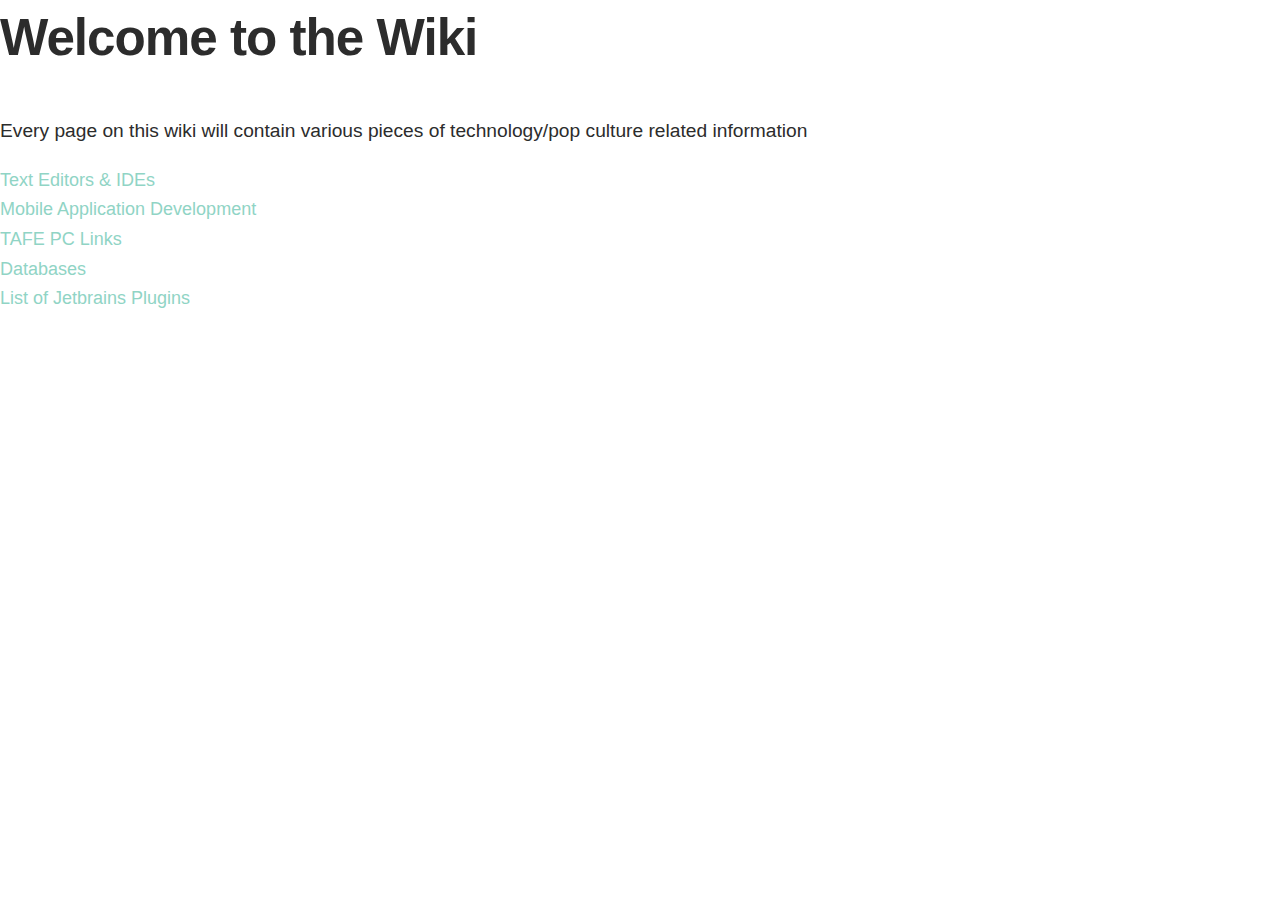
==== commit ac909628: "WIP: Changing website over to something completely new" ====
--- a/index.html
+++ b/index.html
@@ -7,157 +7,20 @@
     <meta http-equiv="x-ua-compatible" content="ie=edge">
     <title>Jon-Luke Willemsen - Showcase</title>
     <link rel="stylesheet" href="style.css" media="screen"/>
-    <link href='http://fonts.googleapis.com/css?family=Righteous&subset=latin,latin-ext' rel='stylesheet'
-          type='text/css'>
-    <link href='http://fonts.googleapis.com/css?family=Quicksand:300,400,700' rel='stylesheet' type='text/css'>
-    <script src="scripts/modernizr.js"></script>
+    
 </head>
 <body>
-<a href="#cd-nav" class="cd-nav-trigger">Menu
-    <span class="cd-nav-icon"></span>
-    <svg x="0px" y="0px" width="54px" height="54px" viewBox="0 0 54 54">
-        <circle fill="transparent" stroke="#90D4C5" stroke-width="2" cx="27" cy="27" r="25" stroke-dasharray="157 157"
-                stroke-dashoffset="157"></circle>
-    </svg>
-</a>
-<div id="cd-nav" class="cd-nav">
-    <div class="cd-navigation-wrapper">
-        <div class="cd-half-block">
-            <nav>
-                <ul class="cd-primary-nav">
-                    <li><a href="index.html" class="selected">Showcase</a></li>
-                    <li><a href="profile.html">Profile</a></li>
-                    <li><a href="portfolio-1.html">Double Linked List & Binary Tree</a></li>
-                    <li><a href="portfolio-2.html">Heritage Walks Administrator Portal</a></li>
-                </ul>
-            </nav>
-        </div><!-- .cd-half-block -->
-        <div class="cd-half-block">
-            <address>
-                <ul class="cd-contact-info">
-                    <li><a href="jonlukew@gmail.com">jonlukew@gmail.com</a></li>
-                    <li>0452398614</li>
-                </ul>
-                <ul class="cd-contact-socials">
-                    <li><a href="https://www.instagram.com/jonlukew1/">Instagram</a></li>
-                    <li><a href="https://www.twitter.com/j0nlukew/">Twitter</a></li>
-                    <li><a href="https://www.linkedin.com/in/jon-luke-w-55460411a">LinkedIn</a></li>
-                </ul>
-            </address>
-        </div> <!-- .cd-half-block -->
-    </div> <!-- .cd-navigation-wrapper -->
-</div> <!-- .cd-nav -->
-<div class="site-container">
-    <header class="site-header cf">
-        <div class="site-title"><a href="index.html">Jon-Luke Willemsen</a></div>
-        <div class="cf"></div>
-        <div class="site-tagline">
-            <p>Hello I'm <strong>Jon-Luke Willemsen.</strong> This website contains links and information about a few of
-                my favourite pieces of
-                software I've developed over the past couple of years. This will be expanded and improved upon over the
-                coming months.</p>
-        </div>
-    </header><!-- / .site-header -->
-    <section class="site-content">
-        <div class="projects-feed cf">
-            <article class="project cf">
-                <a href="portfolio-1.html" target="_blank" title="Double Linked List & Binary Tree">
-                    <div class="thumb">
-                        <div data-picture data-alt="">
-                            <div data-src="img/portfolio-1.jpg"></div>
-                            <!--[if (lt IE 9) & (!IEMobile)]>
-                            <div data-src="img/portfolio-1.jpg"></div>
-                            <![endif]-->
-                            <noscript>
-                                <img src="img/portfolio-1.jpg" alt="Binary Tree running"/>
-                            </noscript>
-                        </div>
-                    </div>
-                    <div class="project-content-container">
-                        <div class="project-content">
-                            <div class="table">
-                                <div class="table-cell">
-                                    <h2 class="thumbnail-title">Double Linked List & Binary Tree</h2>
-                                    <p class="thumbnail-description">A command line demonstration of a functioning
-                                        Double Linked List and Binary Tree written in the Java programming language</p>
-                                </div>
-                            </div>
-                        </div>
-                    </div>
-                    <div class="overlay"></div>
-                </a>
-            </article>
-            <article class="project cf">
-                <a href="portfolio-2.html" target="_blank" title="Heritage Walks Administrator Portal">
-                    <div class="thumb">
-                        <div data-picture data-alt="">
-                            <div data-src="img/portfolio-2.jpg"></div>
-
-                            <!--[if (lt IE 9) & (!IEMobile)]>
-                            <div data-src="img/portfolio-2.jpg"></div>
-                            <![endif]-->
-
-                            <noscript>
-                                <img src="img/portfolio-2.jpg" alt=""/>
-                            </noscript>
-                        </div>
-                    </div>
-                    <div class="project-content-container">
-                        <div class="project-content">
-                            <div class="table">
-                                <div class="table-cell">
-                                    <h2 class="thumbnail-title">Heritage Walks Administrator Portal</h2>
-                                    <p class="thumbnail-description">A web based administration portal built for use
-                                        with the Heritage Walks mobile application.</p>
-                                </div>
-                            </div>
-                        </div>
-                    </div>
-                    <div class="overlay"></div>
-                </a>
-            </article>
-            <article class="project cf">
-                <a href="portfolio-3.html" title="CrossLink">
-                    <div class="thumb">
-                        <div data-picture data-alt="">
-                            <div data-src="img/portfolio-3.jpg"></div>
-
-                            <!--[if (lt IE 9) & (!IEMobile)]>
-                            <div data-src="img/portfolio-3.jpg"></div>
-                            <![endif]-->
-
-                            <noscript>
-                                <img src="img/portfolio-3.jpg" alt=""/>
-                            </noscript>
-                        </div>
-                    </div>
-
-                    <div class="project-content-container">
-                        <div class="project-content">
-                            <div class="table">
-                                <div class="table-cell">
-                                    <h2 class="thumbnail-title">CrossLink</h2>
-                                    <p class="thumbnail-description">A web based bookmarking application similar to
-                                        Diigo</p>
-                                </div>
-                            </div>
-                        </div>
-                    </div>
-                    <div class="overlay"></div>
-                </a>
-            </article>
-            <!--END .projects-feed-->
-        </div>
-        <!--END .site-content-->
-    </section>
-    <footer class="site-footer cf">
-        <p class="footer-text">© Copyright Jon-Luke Willemsen 2019 </p>
-    </footer>
-    <!--END .site-container-->
-</div>
-<script src="scripts/jquery-2.1.4.min.js"></script>
-<script src="scripts/jquery.fitvids.js"></script>
-<script src="scripts/jquery.imagesloaded.min.js"></script>
-<script src="scripts/main.js"></script>
+    <h1 id="welcome-to-the-wiki">Welcome to the Wiki</h1>
+    <p>Every page on this wiki will contain various pieces of technology/pop culture related information</p>
+    <ul>
+    <li>
+        <a href="https://github.com/jonlukewtafe/useful_links/wiki/Text-Editors-&amp;-IDEs">Text Editors &amp; IDEs</a>
+    </li>
+    <li>
+        <a href="https://github.com/jonlukewtafe/useful_links/wiki/Mobile-Application-Development">Mobile Application Development</a></li>
+    <li><a href="https://github.com/jonlukewtafe/useful_links/wiki/TAFE-PC-Links">TAFE PC Links</a></li>
+    <li><a href="https://github.com/jonlukewtafe/useful_links/wiki/Databases">Databases</a></li>
+    <li><a href="https://github.com/jonlukewtafe/useful_links/wiki/List-of-Jetbrains-Plugins">List of Jetbrains Plugins</a></li>
+    </ul>    
 </body>
 </html>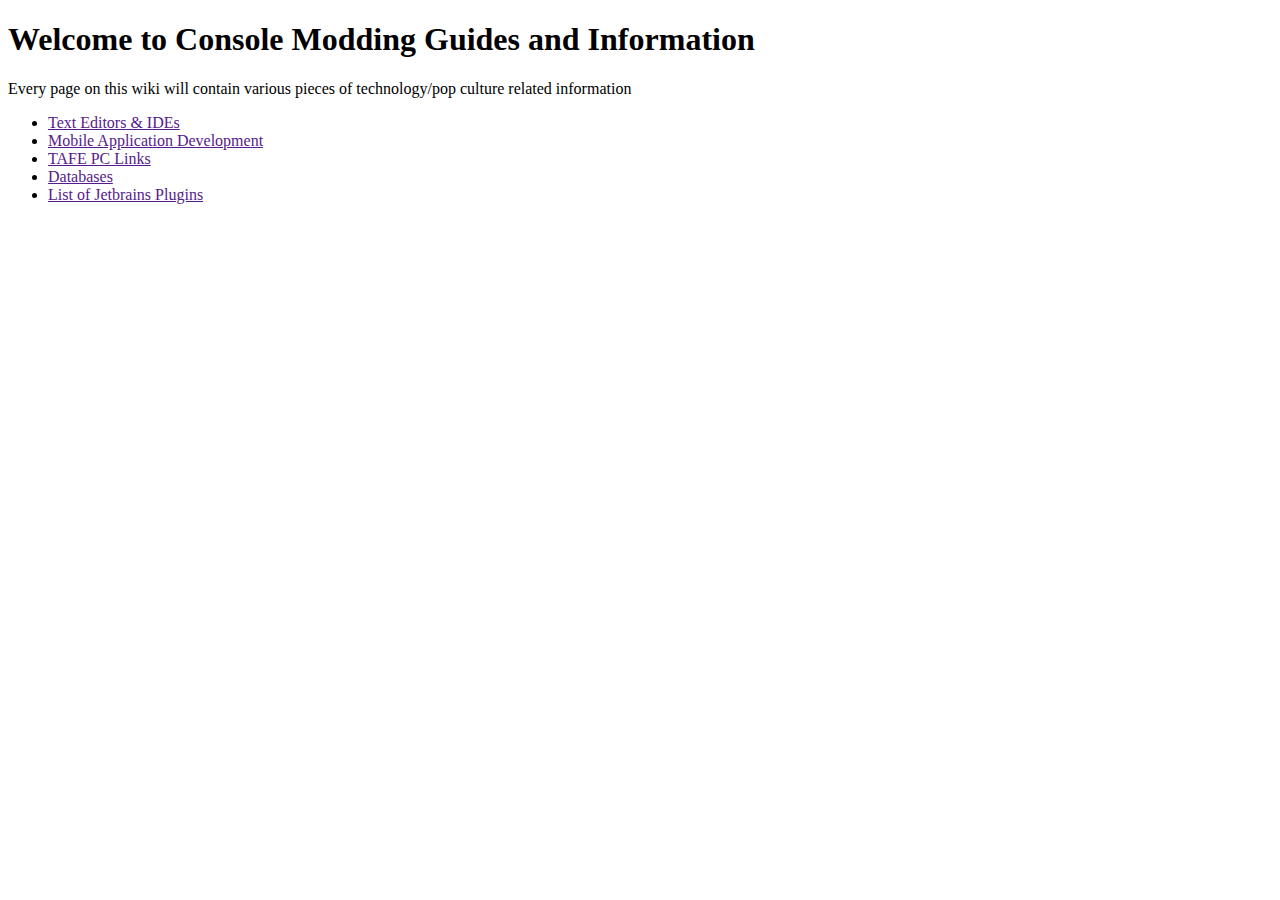
==== commit 85a07187: "Removed Unnecessary Files" ====
--- a/index.html
+++ b/index.html
@@ -10,17 +10,36 @@
     
 </head>
 <body>
-    <h1 id="welcome-to-the-wiki">Welcome to the Wiki</h1>
-    <p>Every page on this wiki will contain various pieces of technology/pop culture related information</p>
+    <h1 id="welcome-to-the-wiki">Welcome to Console Modding Guides and Information</h1>
+    <p>
+        Every page on this wiki will contain various pieces of technology/pop culture related information
+    </p>
     <ul>
-    <li>
-        <a href="https://github.com/jonlukewtafe/useful_links/wiki/Text-Editors-&amp;-IDEs">Text Editors &amp; IDEs</a>
-    </li>
-    <li>
-        <a href="https://github.com/jonlukewtafe/useful_links/wiki/Mobile-Application-Development">Mobile Application Development</a></li>
-    <li><a href="https://github.com/jonlukewtafe/useful_links/wiki/TAFE-PC-Links">TAFE PC Links</a></li>
-    <li><a href="https://github.com/jonlukewtafe/useful_links/wiki/Databases">Databases</a></li>
-    <li><a href="https://github.com/jonlukewtafe/useful_links/wiki/List-of-Jetbrains-Plugins">List of Jetbrains Plugins</a></li>
+        <li>
+            <a href="">
+                Text Editors &amp; IDEs
+            </a>
+        </li>
+        <li>
+            <a href="">
+                Mobile Application Development
+            </a>
+        </li>
+        <li>
+            <a href="">
+                TAFE PC Links
+            </a>
+        </li>
+        <li>
+            <a href="">
+                Databases
+            </a>
+        </li>
+        <li>
+            <a href="">
+                List of Jetbrains Plugins
+            </a>
+        </li>
     </ul>    
 </body>
 </html>